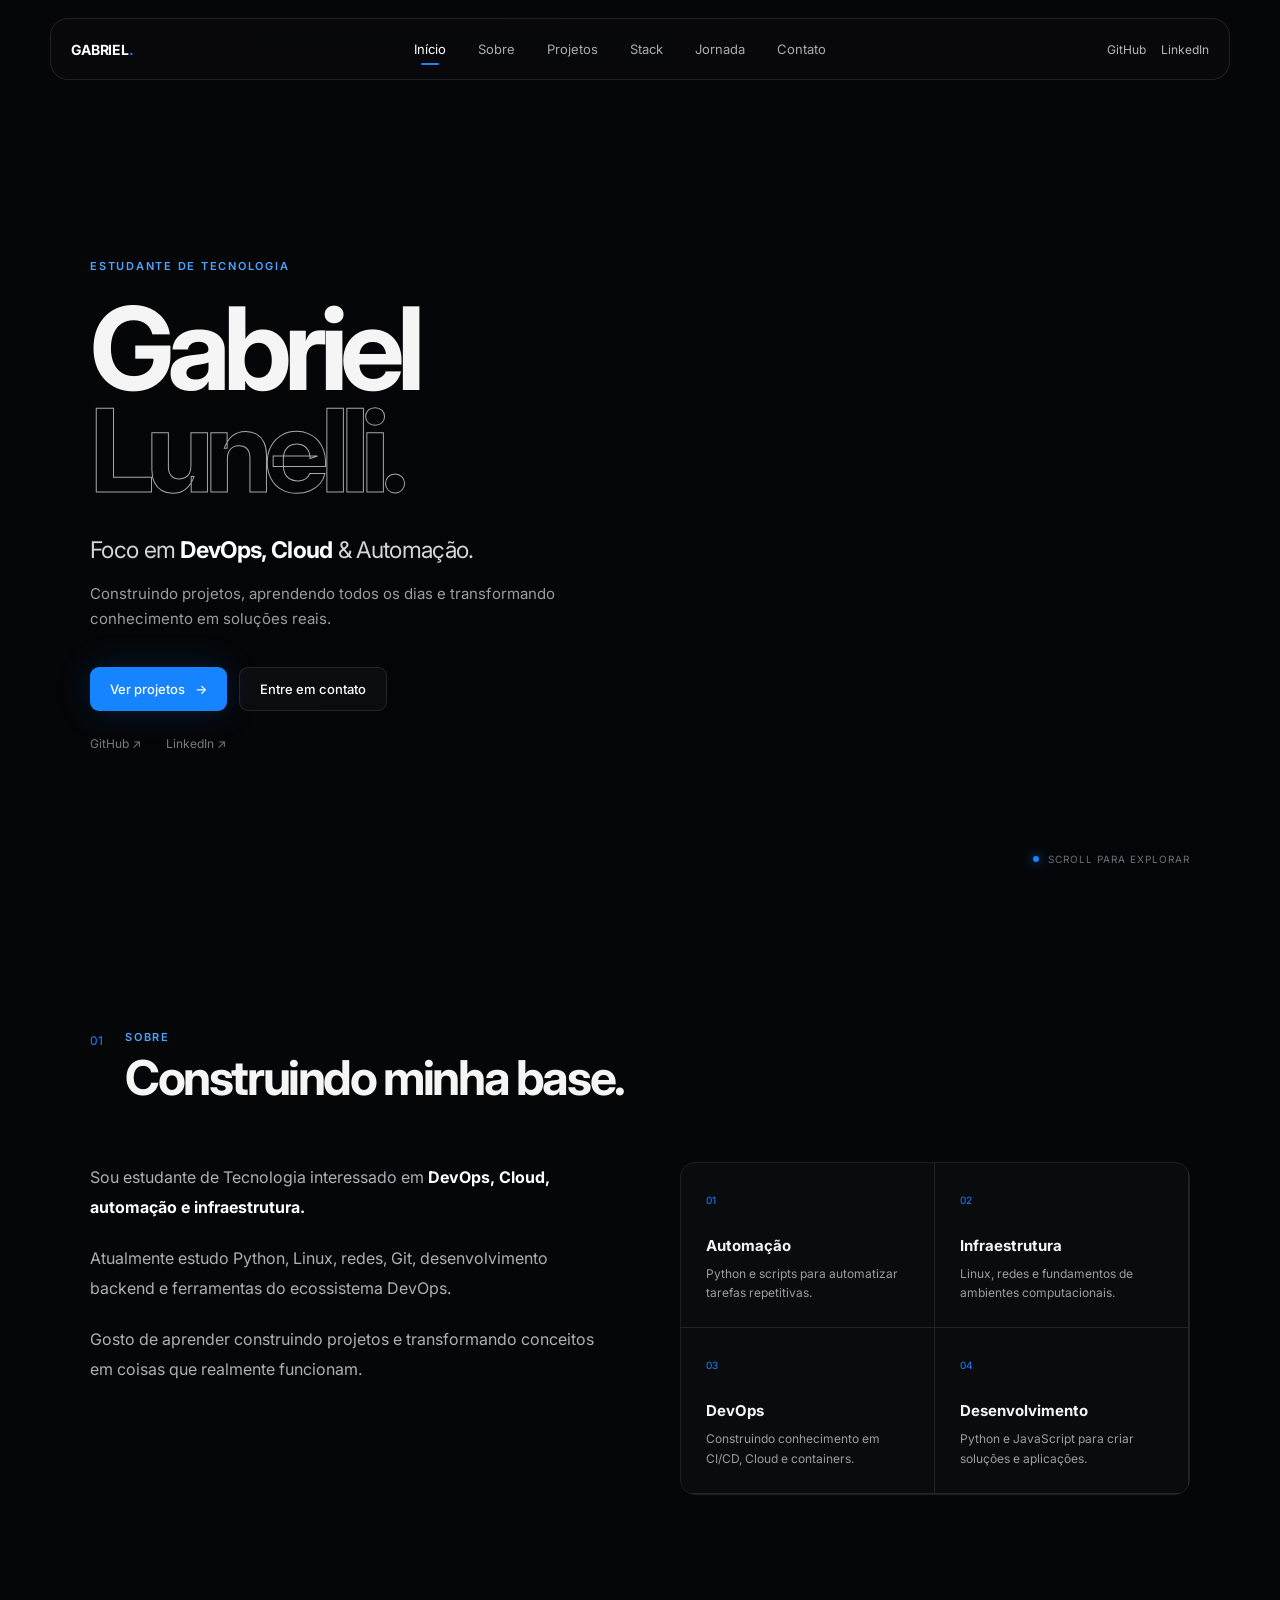
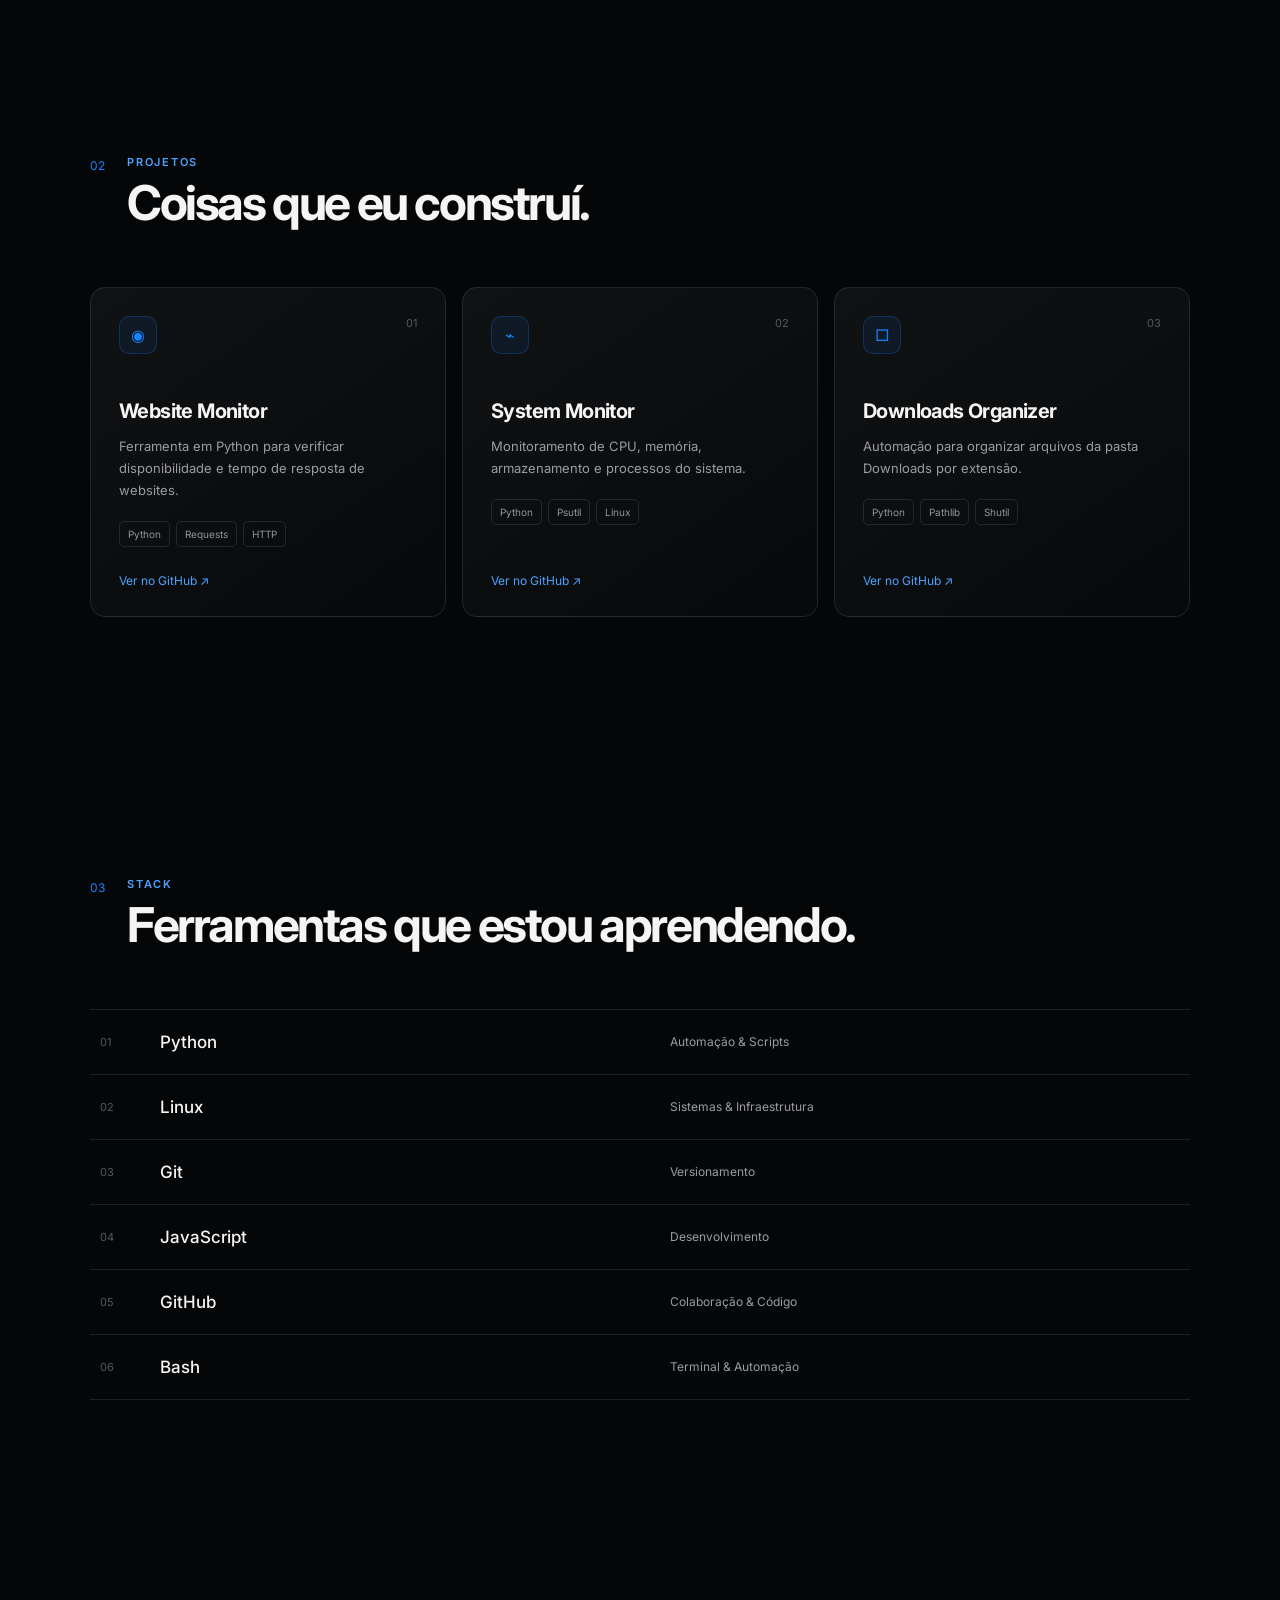
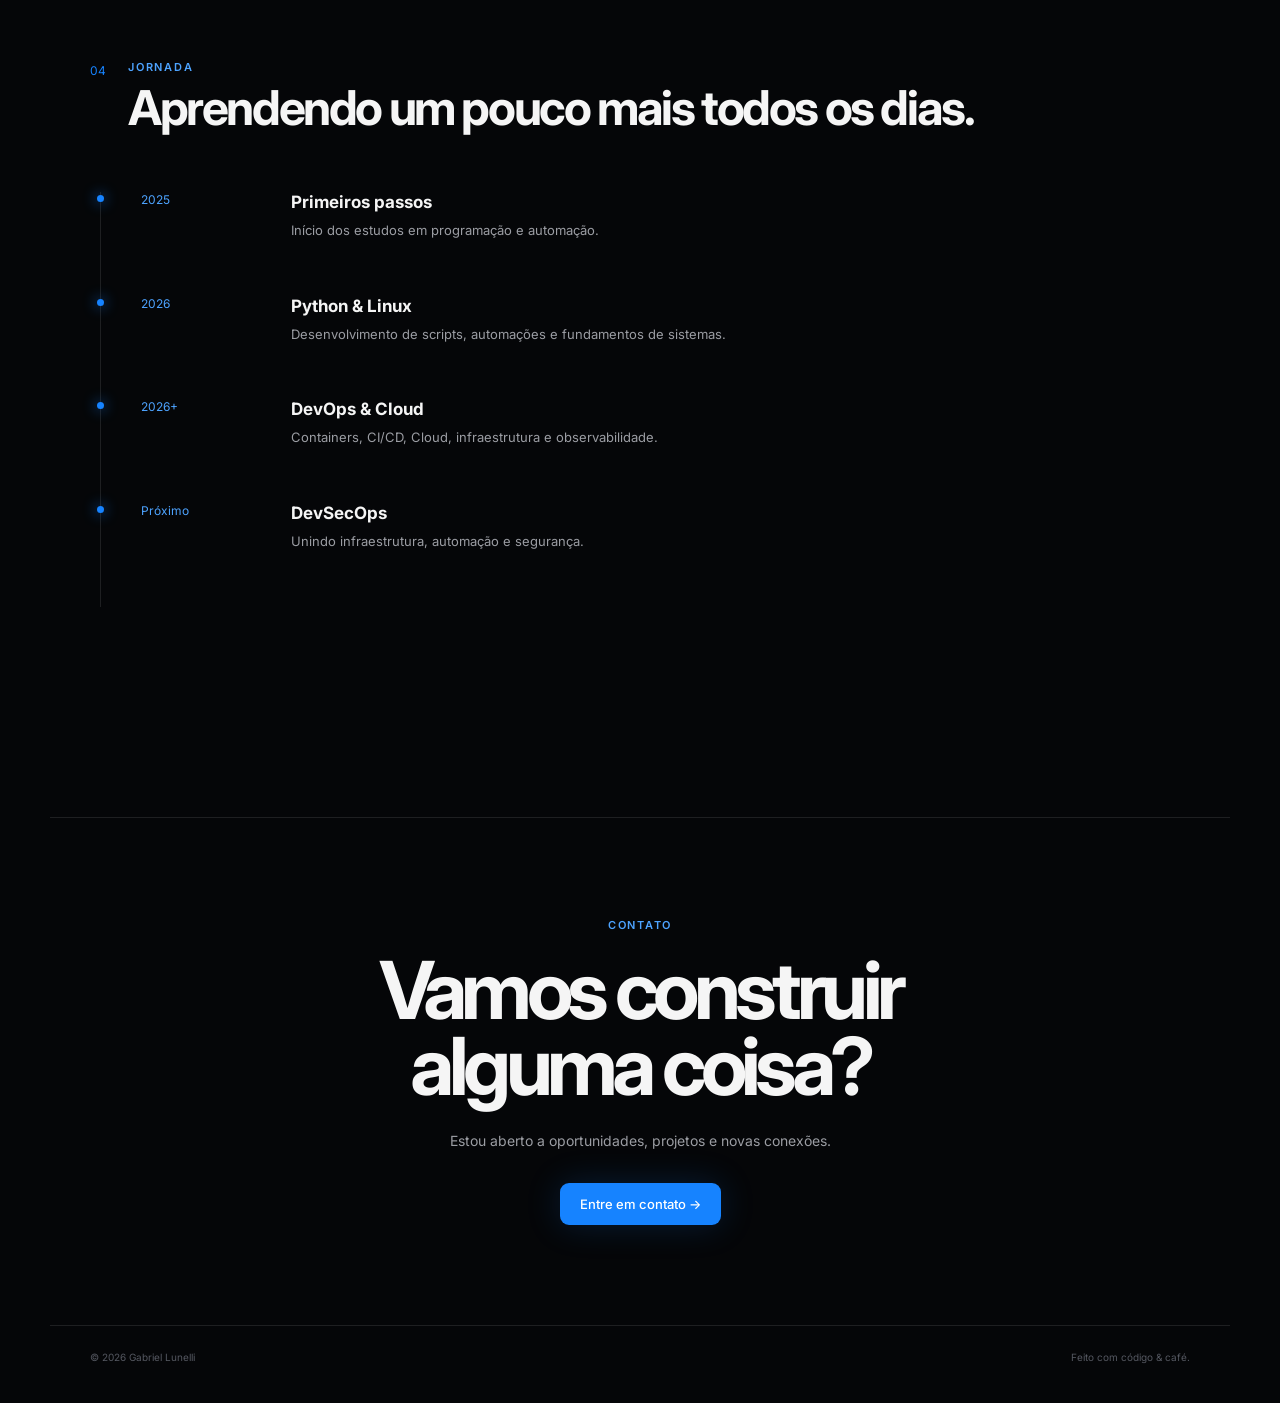
==== portfolio/index.html @ 858559df "versão inicial criada com i.a" ====
<!DOCTYPE html>
<html lang="pt-BR">
<head>
    <meta charset="UTF-8">
    <meta name="viewport" content="width=device-width, initial-scale=1.0">

    <title>Gabriel Lunelli — DevOps & Cloud</title>

    <link rel="stylesheet" href="style.css">

    <link rel="preconnect" href="https://fonts.googleapis.com">
    <link rel="preconnect" href="https://fonts.gstatic.com" crossorigin>
    <link href="https://fonts.googleapis.com/css2?family=Inter:wght@400;500;600;700&display=swap" rel="stylesheet">
</head>

<body>

    <!-- BACKGROUND -->

    <div class="background"></div>
    <div class="background-overlay"></div>

    <!-- NAVBAR -->

    <header class="navbar">
        <a href="#" class="logo">
            GABRIEL<span>.</span>
        </a>

        <nav>
            <a href="#inicio" class="active">Início</a>
            <a href="#sobre">Sobre</a>
            <a href="#projetos">Projetos</a>
            <a href="#stack">Stack</a>
            <a href="#jornada">Jornada</a>
            <a href="#contato">Contato</a>
        </nav>

        <div class="nav-socials">
            <a href="https://github.com/gabriellunelli" target="_blank">
                GitHub
            </a>

            <a href="https://linkedin.com/in/gabriellunelli" target="_blank">
                LinkedIn
            </a>
        </div>
    </header>


    <!-- HERO -->

    <main>

        <section id="inicio" class="hero">

            <div class="hero-content">

                <p class="eyebrow">
                    ESTUDANTE DE TECNOLOGIA
                </p>

                <h1>
                    Gabriel<br>
                    <span>Lunelli.</span>
                </h1>

                <p class="hero-title">
                    Foco em <strong>DevOps, Cloud</strong> & Automação.
                </p>

                <p class="hero-description">
                    Construindo projetos, aprendendo todos os dias
                    e transformando conhecimento em soluções reais.
                </p>

                <div class="hero-buttons">

                    <a href="#projetos" class="button primary">
                        Ver projetos
                        <span>→</span>
                    </a>

                    <a href="#contato" class="button secondary">
                        Entre em contato
                    </a>

                </div>

                <div class="hero-links">

                    <a href="https://github.com/gabriellunelli" target="_blank">
                        GitHub ↗
                    </a>

                    <a href="https://linkedin.com/in/gabriellunelli" target="_blank">
                        LinkedIn ↗
                    </a>

                </div>

            </div>

            <div class="hero-indicator">
                <span></span>
                Scroll para explorar
            </div>

        </section>


        <!-- SOBRE -->

        <section id="sobre" class="section">

            <div class="section-header">
                <span class="section-number">01</span>

                <div>
                    <p class="section-label">SOBRE</p>
                    <h2>Construindo minha base.</h2>
                </div>
            </div>

            <div class="about-grid">

                <div class="about-text">

                    <p>
                        Sou estudante de Tecnologia interessado em
                        <strong>DevOps, Cloud, automação e infraestrutura.</strong>
                    </p>

                    <p>
                        Atualmente estudo Python, Linux, redes, Git,
                        desenvolvimento backend e ferramentas do
                        ecossistema DevOps.
                    </p>

                    <p>
                        Gosto de aprender construindo projetos e
                        transformando conceitos em coisas que realmente
                        funcionam.
                    </p>

                </div>

                <div class="about-cards">

                    <div class="about-card">
                        <span>01</span>
                        <h3>Automação</h3>
                        <p>
                            Python e scripts para automatizar
                            tarefas repetitivas.
                        </p>
                    </div>

                    <div class="about-card">
                        <span>02</span>
                        <h3>Infraestrutura</h3>
                        <p>
                            Linux, redes e fundamentos
                            de ambientes computacionais.
                        </p>
                    </div>

                    <div class="about-card">
                        <span>03</span>
                        <h3>DevOps</h3>
                        <p>
                            Construindo conhecimento em
                            CI/CD, Cloud e containers.
                        </p>
                    </div>

                    <div class="about-card">
                        <span>04</span>
                        <h3>Desenvolvimento</h3>
                        <p>
                            Python e JavaScript para criar
                            soluções e aplicações.
                        </p>
                    </div>

                </div>

            </div>

        </section>


        <!-- PROJETOS -->

        <section id="projetos" class="section">

            <div class="section-header">
                <span class="section-number">02</span>

                <div>
                    <p class="section-label">PROJETOS</p>
                    <h2>Coisas que eu construí.</h2>
                </div>
            </div>

            <div class="projects-grid">

                <article class="project-card">

                    <div class="project-top">
                        <span class="project-icon">◉</span>
                        <span class="project-number">01</span>
                    </div>

                    <h3>Website Monitor</h3>

                    <p>
                        Ferramenta em Python para verificar
                        disponibilidade e tempo de resposta
                        de websites.
                    </p>

                    <div class="tags">
                        <span>Python</span>
                        <span>Requests</span>
                        <span>HTTP</span>
                    </div>

                    <a
                        href="https://github.com/gabriellunelli"
                        target="_blank"
                        class="project-link"
                    >
                        Ver no GitHub ↗
                    </a>

                </article>


                <article class="project-card">

                    <div class="project-top">
                        <span class="project-icon">⌁</span>
                        <span class="project-number">02</span>
                    </div>

                    <h3>System Monitor</h3>

                    <p>
                        Monitoramento de CPU, memória,
                        armazenamento e processos do sistema.
                    </p>

                    <div class="tags">
                        <span>Python</span>
                        <span>Psutil</span>
                        <span>Linux</span>
                    </div>

                    <a
                        href="https://github.com/gabriellunelli"
                        target="_blank"
                        class="project-link"
                    >
                        Ver no GitHub ↗
                    </a>

                </article>


                <article class="project-card">

                    <div class="project-top">
                        <span class="project-icon">□</span>
                        <span class="project-number">03</span>
                    </div>

                    <h3>Downloads Organizer</h3>

                    <p>
                        Automação para organizar arquivos da
                        pasta Downloads por extensão.
                    </p>

                    <div class="tags">
                        <span>Python</span>
                        <span>Pathlib</span>
                        <span>Shutil</span>
                    </div>

                    <a
                        href="https://github.com/gabriellunelli"
                        target="_blank"
                        class="project-link"
                    >
                        Ver no GitHub ↗
                    </a>

                </article>

            </div>

        </section>


        <!-- STACK -->

        <section id="stack" class="section">

            <div class="section-header">
                <span class="section-number">03</span>

                <div>
                    <p class="section-label">STACK</p>
                    <h2>Ferramentas que estou aprendendo.</h2>
                </div>
            </div>

            <div class="stack-list">

                <div class="stack-item">
                    <span>01</span>
                    <strong>Python</strong>
                    <small>Automação & Scripts</small>
                </div>

                <div class="stack-item">
                    <span>02</span>
                    <strong>Linux</strong>
                    <small>Sistemas & Infraestrutura</small>
                </div>

                <div class="stack-item">
                    <span>03</span>
                    <strong>Git</strong>
                    <small>Versionamento</small>
                </div>

                <div class="stack-item">
                    <span>04</span>
                    <strong>JavaScript</strong>
                    <small>Desenvolvimento</small>
                </div>

                <div class="stack-item">
                    <span>05</span>
                    <strong>GitHub</strong>
                    <small>Colaboração & Código</small>
                </div>

                <div class="stack-item">
                    <span>06</span>
                    <strong>Bash</strong>
                    <small>Terminal & Automação</small>
                </div>

            </div>

        </section>


        <!-- JORNADA -->

        <section id="jornada" class="section">

            <div class="section-header">
                <span class="section-number">04</span>

                <div>
                    <p class="section-label">JORNADA</p>
                    <h2>Aprendendo um pouco mais todos os dias.</h2>
                </div>
            </div>

            <div class="timeline">

                <div class="timeline-item">
                    <span class="timeline-year">2025</span>

                    <div>
                        <h3>Primeiros passos</h3>
                        <p>
                            Início dos estudos em programação
                            e automação.
                        </p>
                    </div>
                </div>

                <div class="timeline-item">
                    <span class="timeline-year">2026</span>

                    <div>
                        <h3>Python & Linux</h3>
                        <p>
                            Desenvolvimento de scripts,
                            automações e fundamentos de sistemas.
                        </p>
                    </div>
                </div>

                <div class="timeline-item">
                    <span class="timeline-year">2026+</span>

                    <div>
                        <h3>DevOps & Cloud</h3>
                        <p>
                            Containers, CI/CD, Cloud,
                            infraestrutura e observabilidade.
                        </p>
                    </div>
                </div>

                <div class="timeline-item">
                    <span class="timeline-year">Próximo</span>

                    <div>
                        <h3>DevSecOps</h3>
                        <p>
                            Unindo infraestrutura,
                            automação e segurança.
                        </p>
                    </div>
                </div>

            </div>

        </section>


        <!-- CONTATO -->

        <section id="contato" class="contact">

            <p class="section-label">
                CONTATO
            </p>

            <h2>
                Vamos construir<br>
                alguma coisa?
            </h2>

            <p>
                Estou aberto a oportunidades,
                projetos e novas conexões.
            </p>

            <a
                href="mailto:seuemail@email.com"
                class="button primary"
            >
                Entre em contato →
            </a>

        </section>

    </main>


    <!-- FOOTER -->

    <footer>

        <span>
            © 2026 Gabriel Lunelli
        </span>

        <span>
            Feito com código & café.
        </span>

    </footer>


    <script src="script.js"></script>

</body>
</html>
---- portfolio/style.css ----
:root {
    --background: #050608;
    --surface: rgba(255, 255, 255, 0.035);
    --border: rgba(255, 255, 255, 0.10);

    --text: #f5f5f5;
    --muted: #9b9da3;

    --accent: #1683ff;
    --accent-light: #4da3ff;

    --max-width: 1180px;
}

* {
    margin: 0;
    padding: 0;
    box-sizing: border-box;
}

html {
    scroll-behavior: smooth;
}

body {
    background: var(--background);
    color: var(--text);

    font-family: "Inter", sans-serif;

    overflow-x: hidden;
}


/* =========================
   BACKGROUND
========================= */

.background {
    position: fixed;
    inset: 0;

    z-index: -3;

    background:
        url("assets/background.jpg")
        center / cover
        no-repeat;

    transform: scale(1.02);
}

.background-overlay {
    position: fixed;
    inset: 0;

    z-index: -2;

    background:
        linear-gradient(
            90deg,
            rgba(5, 6, 8, 0.96) 0%,
            rgba(5, 6, 8, 0.82) 45%,
            rgba(5, 6, 8, 0.70) 100%
        );

    backdrop-filter: blur(2px);
}


/* =========================
   NAVBAR
========================= */

.navbar {
    position: fixed;

    top: 18px;
    left: 50%;

    transform: translateX(-50%);

    width: min(
        calc(100% - 40px),
        var(--max-width)
    );

    height: 62px;

    display: flex;
    align-items: center;
    justify-content: space-between;

    padding: 0 20px;

    background: rgba(10, 11, 14, 0.72);

    border: 1px solid var(--border);

    border-radius: 18px;

    backdrop-filter: blur(20px);

    z-index: 100;
}

.logo {
    color: white;

    text-decoration: none;

    font-size: 14px;
    font-weight: 700;

    letter-spacing: -0.02em;
}

.logo span {
    color: var(--accent);
}

.navbar nav {
    display: flex;
    gap: 6px;
}

.navbar nav a {
    position: relative;

    color: #a8abb2;

    text-decoration: none;

    font-size: 13px;

    padding: 9px 13px;

    transition: 0.2s;
}

.navbar nav a:hover,
.navbar nav a.active {
    color: white;
}

.navbar nav a.active::after {
    content: "";

    position: absolute;

    bottom: 1px;
    left: 50%;

    width: 18px;
    height: 2px;

    transform: translateX(-50%);

    background: var(--accent);

    border-radius: 99px;
}

.nav-socials {
    display: flex;
    gap: 15px;
}

.nav-socials a {
    color: #b5b7bd;

    font-size: 12px;

    text-decoration: none;

    transition: 0.2s;
}

.nav-socials a:hover {
    color: white;
}


/* =========================
   HERO
========================= */

.hero {
    min-height: 100vh;

    max-width: var(--max-width);

    margin: auto;

    padding:
        180px
        40px
        70px;

    display: flex;
    align-items: center;

    position: relative;
}

.hero-content {
    max-width: 650px;
}

.eyebrow,
.section-label {
    color: var(--accent-light);

    font-size: 11px;

    font-weight: 600;

    letter-spacing: 0.16em;
}

.eyebrow {
    margin-bottom: 25px;
}

.hero h1 {
    font-size: clamp(65px, 9vw, 115px);

    line-height: 0.88;

    letter-spacing: -0.07em;

    margin-bottom: 35px;
}

.hero h1 span {
    color: transparent;

    -webkit-text-stroke:
        1px rgba(255, 255, 255, 0.65);
}

.hero-title {
    font-size: 23px;

    color: #d4d6db;

    margin-bottom: 17px;

    letter-spacing: -0.03em;
}

.hero-title strong {
    color: white;
}

.hero-description {
    max-width: 550px;

    color: var(--muted);

    line-height: 1.7;

    font-size: 15px;
}

.hero-buttons {
    display: flex;

    gap: 12px;

    margin-top: 35px;
}

.button {
    display: inline-flex;

    align-items: center;
    justify-content: center;

    gap: 10px;

    padding: 13px 20px;

    border-radius: 9px;

    text-decoration: none;

    font-size: 13px;

    font-weight: 500;

    transition: 0.25s;
}

.button.primary {
    background: var(--accent);

    color: white;

    box-shadow:
        0 0 35px rgba(22, 131, 255, 0.18);
}

.button.primary:hover {
    transform: translateY(-2px);

    background: #2d91ff;
}

.button.secondary {
    color: white;

    border: 1px solid var(--border);

    background: rgba(255,255,255,0.03);
}

.button.secondary:hover {
    background: rgba(255,255,255,0.07);
}

.hero-links {
    display: flex;

    gap: 25px;

    margin-top: 25px;
}

.hero-links a {
    color: #777a82;

    text-decoration: none;

    font-size: 12px;

    transition: 0.2s;
}

.hero-links a:hover {
    color: white;
}

.hero-indicator {
    position: absolute;

    bottom: 35px;
    right: 40px;

    display: flex;

    align-items: center;

    gap: 9px;

    color: #6e7179;

    font-size: 10px;

    text-transform: uppercase;

    letter-spacing: 0.1em;
}

.hero-indicator span {
    width: 6px;
    height: 6px;

    background: var(--accent);

    border-radius: 50%;

    box-shadow:
        0 0 12px var(--accent);
}


/* =========================
   SECTIONS
========================= */

.section {
    max-width: var(--max-width);

    margin: auto;

    padding:
        130px 40px;
}

.section-header {
    display: flex;

    align-items: flex-start;

    gap: 22px;

    margin-bottom: 60px;
}

.section-number {
    color: var(--accent);

    font-size: 12px;

    padding-top: 3px;
}

.section-label {
    margin-bottom: 10px;
}

.section h2 {
    font-size: clamp(30px, 4vw, 48px);

    letter-spacing: -0.05em;

    line-height: 1;
}


/* =========================
   ABOUT
========================= */

.about-grid {
    display: grid;

    grid-template-columns:
        1fr 1fr;

    gap: 80px;
}

.about-text {
    color: #aeb0b7;

    font-size: 16px;

    line-height: 1.9;
}

.about-text p + p {
    margin-top: 20px;
}

.about-text strong {
    color: white;
}

.about-cards {
    display: grid;

    grid-template-columns:
        1fr 1fr;

    border: 1px solid var(--border);

    border-radius: 15px;

    overflow: hidden;
}

.about-card {
    padding: 25px;

    background: rgba(255,255,255,0.025);

    border-right: 1px solid var(--border);
    border-bottom: 1px solid var(--border);
}

.about-card span {
    color: var(--accent);

    font-size: 10px;
}

.about-card h3 {
    margin: 28px 0 9px;

    font-size: 15px;
}

.about-card p {
    color: var(--muted);

    font-size: 12px;

    line-height: 1.6;
}


/* =========================
   PROJECTS
========================= */

.projects-grid {
    display: grid;

    grid-template-columns:
        repeat(3, 1fr);

    gap: 16px;
}

.project-card {
    padding: 28px;

    min-height: 330px;

    display: flex;

    flex-direction: column;

    border: 1px solid var(--border);

    border-radius: 15px;

    background:
        linear-gradient(
            145deg,
            rgba(255,255,255,0.05),
            rgba(255,255,255,0.015)
        );

    transition:
        transform 0.3s,
        border 0.3s;
}

.project-card:hover {
    transform: translateY(-6px);

    border-color:
        rgba(22, 131, 255, 0.35);
}

.project-top {
    display: flex;

    justify-content: space-between;
}

.project-icon {
    width: 38px;
    height: 38px;

    display: grid;
    place-items: center;

    color: var(--accent);

    border:
        1px solid rgba(22,131,255,0.25);

    border-radius: 10px;

    background:
        rgba(22,131,255,0.08);
}

.project-number {
    color: #555861;

    font-size: 11px;
}

.project-card h3 {
    margin-top: 45px;

    font-size: 20px;

    letter-spacing: -0.03em;
}

.project-card p {
    margin-top: 12px;

    color: var(--muted);

    font-size: 13px;

    line-height: 1.7;
}

.tags {
    display: flex;

    flex-wrap: wrap;

    gap: 6px;

    margin-top: 20px;
}

.tags span {
    padding: 6px 8px;

    border: 1px solid var(--border);

    border-radius: 5px;

    color: #92959d;

    font-size: 10px;
}

.project-link {
    margin-top: auto;

    padding-top: 25px;

    color: var(--accent-light);

    text-decoration: none;

    font-size: 12px;
}


/* =========================
   STACK
========================= */

.stack-list {
    border-top: 1px solid var(--border);
}

.stack-item {
    display: grid;

    grid-template-columns:
        60px 1fr 1fr;

    align-items: center;

    padding: 22px 10px;

    border-bottom: 1px solid var(--border);

    transition: 0.2s;
}

.stack-item:hover {
    padding-left: 20px;

    background: rgba(255,255,255,0.025);
}

.stack-item span {
    color: #555861;

    font-size: 11px;
}

.stack-item strong {
    font-size: 17px;

    font-weight: 500;
}

.stack-item small {
    color: var(--muted);

    font-size: 12px;
}


/* =========================
   TIMELINE
========================= */

.timeline {
    position: relative;

    border-left:
        1px solid var(--border);

    margin-left: 10px;
}

.timeline-item {
    position: relative;

    display: grid;

    grid-template-columns:
        120px 1fr;

    gap: 30px;

    padding:
        0 0 55px 40px;
}

.timeline-item::before {
    content: "";

    position: absolute;

    left: -4px;
    top: 3px;

    width: 7px;
    height: 7px;

    border-radius: 50%;

    background: var(--accent);

    box-shadow:
        0 0 14px var(--accent);
}

.timeline-year {
    color: var(--accent-light);

    font-size: 12px;
}

.timeline-item h3 {
    font-size: 17px;

    margin-bottom: 8px;
}

.timeline-item p {
    color: var(--muted);

    font-size: 13px;

    line-height: 1.6;
}


/* =========================
   CONTACT
========================= */

.contact {
    max-width: var(--max-width);

    margin: 80px auto 0;

    padding:
        100px 40px;

    text-align: center;

    border-top: 1px solid var(--border);
}

.contact h2 {
    margin-top: 20px;

    font-size: clamp(45px, 7vw, 80px);

    line-height: 0.95;

    letter-spacing: -0.07em;
}

.contact p:not(.section-label) {
    margin:
        25px auto 30px;

    max-width: 450px;

    color: var(--muted);

    font-size: 14px;

    line-height: 1.7;
}


/* =========================
   FOOTER
========================= */

footer {
    max-width: var(--max-width);

    margin: auto;

    padding:
        25px 40px 40px;

    display: flex;

    justify-content: space-between;

    color: #555861;

    font-size: 10px;

    border-top: 1px solid var(--border);
}


/* =========================
   RESPONSIVE
========================= */

@media (max-width: 900px) {

    .navbar nav {
        display: none;
    }

    .nav-socials {
        margin-left: auto;
    }

    .hero {
        padding-top: 160px;
    }

    .about-grid {
        grid-template-columns: 1fr;

        gap: 50px;
    }

    .projects-grid {
        grid-template-columns: 1fr;
    }

    .project-card {
        min-height: 280px;
    }
}


@media (max-width: 600px) {

    .navbar {
        width:
            calc(100% - 24px);

        top: 12px;
    }

    .nav-socials {
        display: none;
    }

    .hero,
    .section,
    .contact {
        padding-left: 22px;
        padding-right: 22px;
    }

    .hero h1 {
        font-size: 65px;
    }

    .hero-title {
        font-size: 18px;
    }

    .hero-buttons {
        flex-direction: column;

        align-items: stretch;
    }

    .hero-indicator {
        display: none;
    }

    .about-cards {
        grid-template-columns: 1fr;
    }

    .about-card {
        border-right: none;
    }

    .stack-item {
        grid-template-columns:
            40px 1fr;

        gap: 10px;
    }

    .stack-item small {
        grid-column: 2;
    }

    .timeline-item {
        grid-template-columns: 1fr;

        gap: 10px;
    }

    footer {
        flex-direction: column;

        gap: 8px;

        padding-left: 22px;
        padding-right: 22px;
    }
}
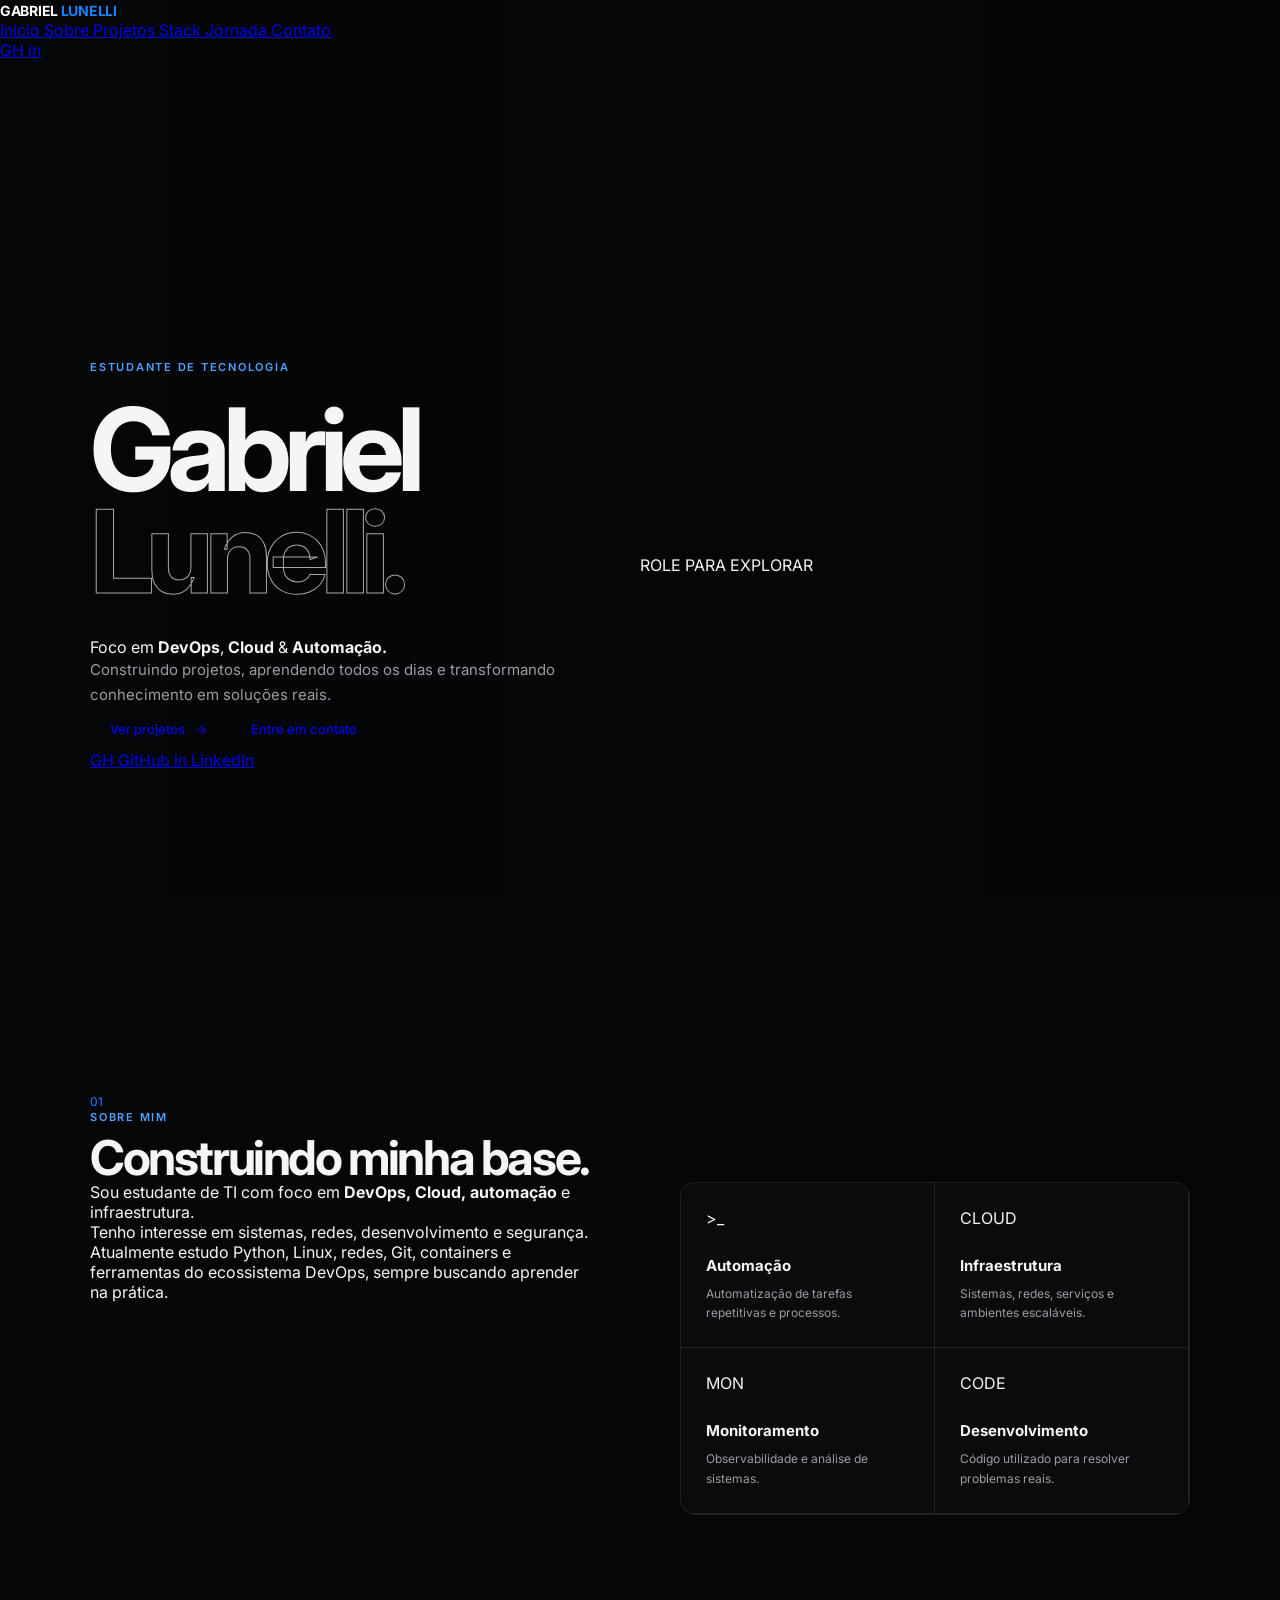
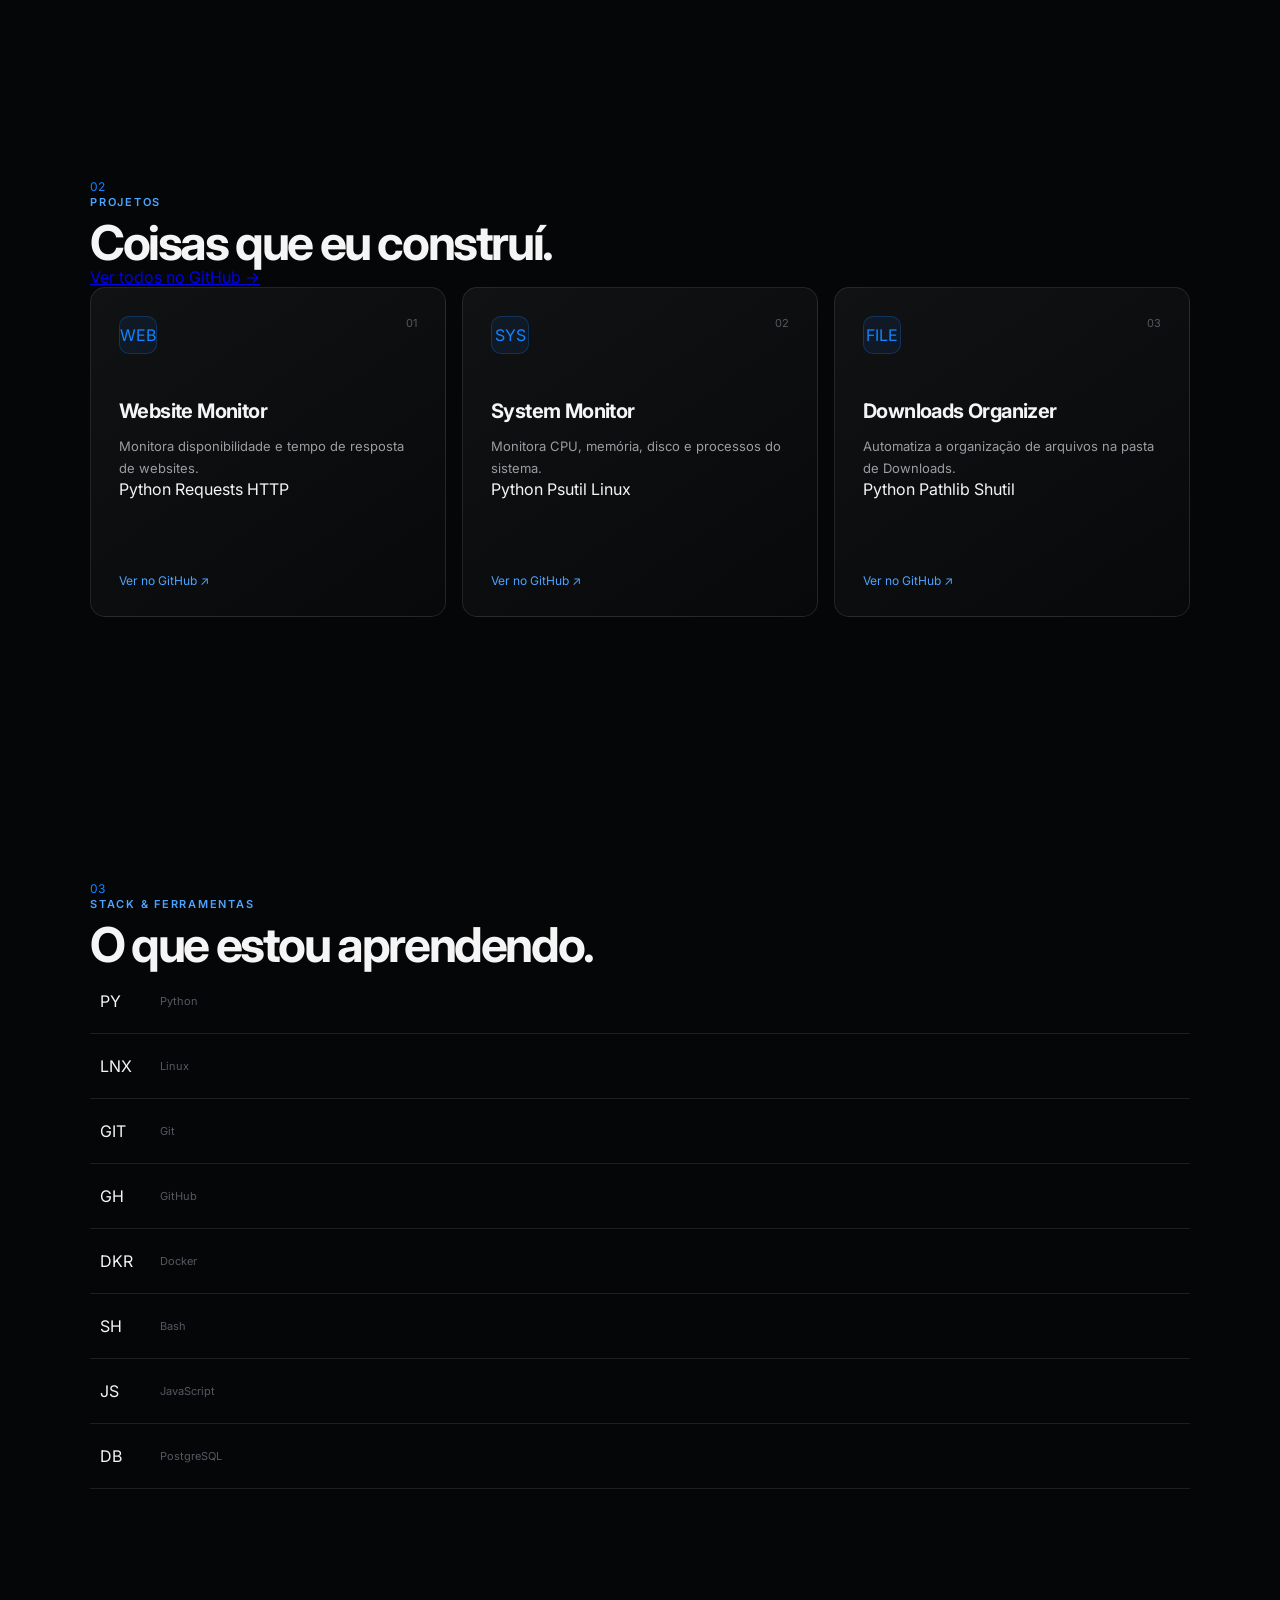
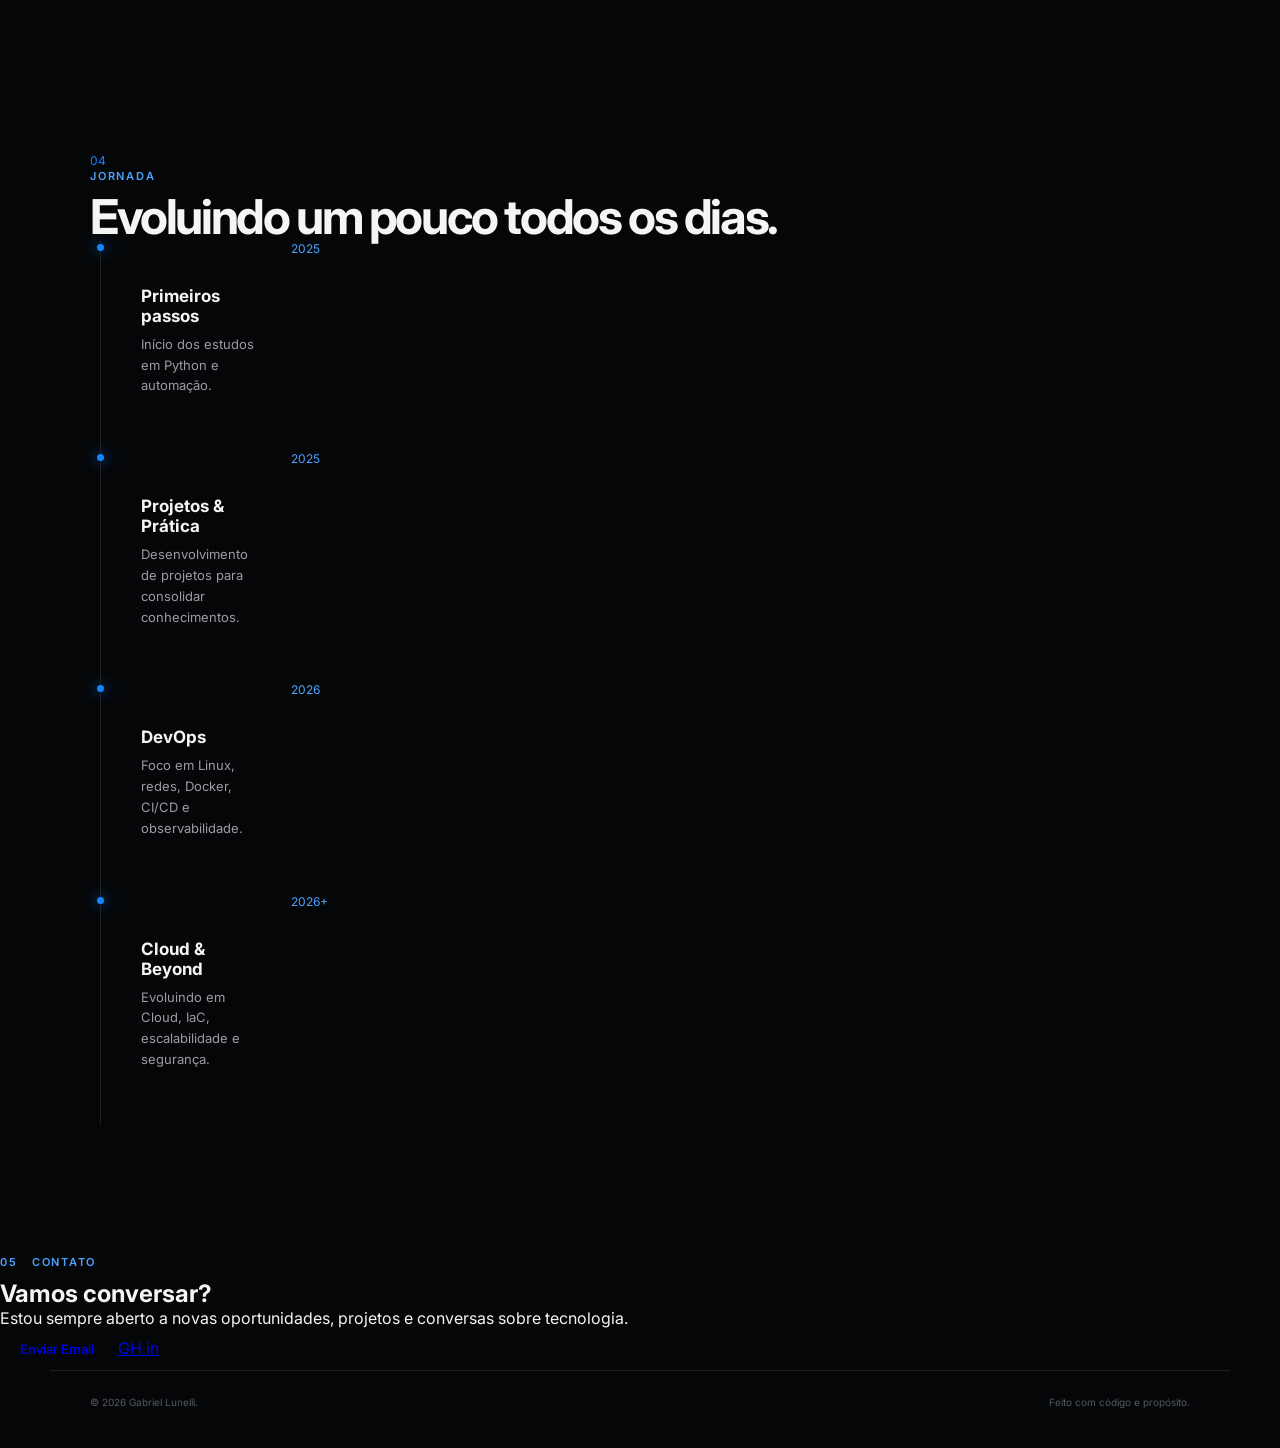
==== commit c578eab4: "2° version of html" ====
--- a/portfolio/index.html
+++ b/portfolio/index.html
@@ -1,17 +1,32 @@
 <!DOCTYPE html>
 <html lang="pt-BR">
+
 <head>
     <meta charset="UTF-8">
-    <meta name="viewport" content="width=device-width, initial-scale=1.0">
+
+    <meta
+        name="viewport"
+        content="width=device-width, initial-scale=1.0"
+    >
+
+    <meta
+        name="description"
+        content="Portfólio de Gabriel Lunelli — DevOps, Cloud, Automação e Desenvolvimento."
+    >
 
     <title>Gabriel Lunelli — DevOps & Cloud</title>
-
-    <link rel="stylesheet" href="style.css">
 
     <link rel="preconnect" href="https://fonts.googleapis.com">
     <link rel="preconnect" href="https://fonts.gstatic.com" crossorigin>
-    <link href="https://fonts.googleapis.com/css2?family=Inter:wght@400;500;600;700&display=swap" rel="stylesheet">
+
+    <link
+        href="https://fonts.googleapis.com/css2?family=Inter:wght@400;500;600;700&display=swap"
+        rel="stylesheet"
+    >
+
+    <link rel="stylesheet" href="style.css">
 </head>
+
 
 <body>
 
@@ -20,37 +35,70 @@
     <div class="background"></div>
     <div class="background-overlay"></div>
 
-    <!-- NAVBAR -->
-
-    <header class="navbar">
-        <a href="#" class="logo">
-            GABRIEL<span>.</span>
+
+    <!-- HEADER -->
+
+    <header class="header">
+
+        <a href="#inicio" class="logo">
+            GABRIEL <span>LUNELLI</span>
         </a>
 
-        <nav>
-            <a href="#inicio" class="active">Início</a>
-            <a href="#sobre">Sobre</a>
-            <a href="#projetos">Projetos</a>
-            <a href="#stack">Stack</a>
-            <a href="#jornada">Jornada</a>
-            <a href="#contato">Contato</a>
+
+        <nav class="navigation">
+
+            <a href="#inicio" class="active">
+                Início
+            </a>
+
+            <a href="#sobre">
+                Sobre
+            </a>
+
+            <a href="#projetos">
+                Projetos
+            </a>
+
+            <a href="#stack">
+                Stack
+            </a>
+
+            <a href="#jornada">
+                Jornada
+            </a>
+
+            <a href="#contato">
+                Contato
+            </a>
+
         </nav>
 
-        <div class="nav-socials">
-            <a href="https://github.com/gabriellunelli" target="_blank">
-                GitHub
+
+        <div class="social-buttons">
+
+            <a
+                href="https://github.com/gabriellunelli"
+                target="_blank"
+            >
+                GH
             </a>
 
-            <a href="https://linkedin.com/in/gabriellunelli" target="_blank">
-                LinkedIn
+            <a
+                href="https://linkedin.com/in/gabriellunelli"
+                target="_blank"
+            >
+                in
             </a>
+
         </div>
+
     </header>
 
 
-    <!-- HERO -->
 
     <main>
+
+        <!-- HERO -->
 
         <section id="inicio" class="hero">
 
@@ -60,298 +108,586 @@
                     ESTUDANTE DE TECNOLOGIA
                 </p>
 
+
                 <h1>
-                    Gabriel<br>
+                    Gabriel
+                    <br>
                     <span>Lunelli.</span>
                 </h1>
 
-                <p class="hero-title">
-                    Foco em <strong>DevOps, Cloud</strong> & Automação.
+
+                <p class="hero-role">
+
+                    Foco em
+                    <strong>DevOps</strong>,
+                    <strong>Cloud</strong>
+                    &
+                    <strong>Automação.</strong>
+
                 </p>
 
+
                 <p class="hero-description">
+
                     Construindo projetos, aprendendo todos os dias
                     e transformando conhecimento em soluções reais.
+
                 </p>
 
-                <div class="hero-buttons">
-
-                    <a href="#projetos" class="button primary">
+
+                <div class="hero-actions">
+
+                    <a
+                        href="#projetos"
+                        class="button button-primary"
+                    >
                         Ver projetos
                         <span>→</span>
                     </a>
 
-                    <a href="#contato" class="button secondary">
+
+                    <a
+                        href="#contato"
+                        class="button button-secondary"
+                    >
                         Entre em contato
                     </a>
 
                 </div>
 
-                <div class="hero-links">
-
-                    <a href="https://github.com/gabriellunelli" target="_blank">
-                        GitHub ↗
+
+                <div class="hero-socials">
+
+                    <a
+                        href="https://github.com/gabriellunelli"
+                        target="_blank"
+                    >
+                        <span class="social-icon">
+                            GH
+                        </span>
+
+                        GitHub
                     </a>
 
-                    <a href="https://linkedin.com/in/gabriellunelli" target="_blank">
-                        LinkedIn ↗
+
+                    <a
+                        href="https://linkedin.com/in/gabriellunelli"
+                        target="_blank"
+                    >
+                        <span class="social-icon">
+                            in
+                        </span>
+
+                        LinkedIn
                     </a>
 
                 </div>
 
             </div>
 
-            <div class="hero-indicator">
+
+            <div class="scroll-indicator">
+
                 <span></span>
-                Scroll para explorar
+
+                ROLE PARA EXPLORAR
+
             </div>
 
         </section>
 
 
+
         <!-- SOBRE -->
 
         <section id="sobre" class="section">
 
-            <div class="section-header">
-                <span class="section-number">01</span>
+            <div class="section-heading">
+
+                <span class="section-number">
+                    01
+                </span>
+
+                <div class="heading-line"></div>
 
                 <div>
-                    <p class="section-label">SOBRE</p>
-                    <h2>Construindo minha base.</h2>
-                </div>
-            </div>
+
+                    <p class="section-label">
+                        SOBRE MIM
+                    </p>
+
+                    <h2>
+                        Construindo minha base.
+                    </h2>
+
+                </div>
+
+            </div>
+
 
             <div class="about-grid">
 
-                <div class="about-text">
+
+                <div class="about-description">
 
                     <p>
-                        Sou estudante de Tecnologia interessado em
-                        <strong>DevOps, Cloud, automação e infraestrutura.</strong>
+                        Sou estudante de TI com foco em
+                        <strong>
+                            DevOps, Cloud, automação
+                        </strong>
+                        e infraestrutura.
                     </p>
 
+
                     <p>
-                        Atualmente estudo Python, Linux, redes, Git,
-                        desenvolvimento backend e ferramentas do
-                        ecossistema DevOps.
+                        Tenho interesse em sistemas, redes,
+                        desenvolvimento e segurança.
                     </p>
 
+
                     <p>
-                        Gosto de aprender construindo projetos e
-                        transformando conceitos em coisas que realmente
-                        funcionam.
+                        Atualmente estudo Python, Linux, redes,
+                        Git, containers e ferramentas do
+                        ecossistema DevOps, sempre buscando
+                        aprender na prática.
                     </p>
 
                 </div>
 
+
+
                 <div class="about-cards">
 
-                    <div class="about-card">
-                        <span>01</span>
-                        <h3>Automação</h3>
+
+                    <article class="about-card">
+
+                        <div class="card-icon">
+                            &gt;_
+                        </div>
+
+                        <div>
+
+                            <h3>
+                                Automação
+                            </h3>
+
+                            <p>
+                                Automatização de tarefas
+                                repetitivas e processos.
+                            </p>
+
+                        </div>
+
+                    </article>
+
+
+
+                    <article class="about-card">
+
+                        <div class="card-icon">
+                            CLOUD
+                        </div>
+
+                        <div>
+
+                            <h3>
+                                Infraestrutura
+                            </h3>
+
+                            <p>
+                                Sistemas, redes, serviços
+                                e ambientes escaláveis.
+                            </p>
+
+                        </div>
+
+                    </article>
+
+
+
+                    <article class="about-card">
+
+                        <div class="card-icon">
+                            MON
+                        </div>
+
+                        <div>
+
+                            <h3>
+                                Monitoramento
+                            </h3>
+
+                            <p>
+                                Observabilidade e análise
+                                de sistemas.
+                            </p>
+
+                        </div>
+
+                    </article>
+
+
+
+                    <article class="about-card">
+
+                        <div class="card-icon">
+                            CODE
+                        </div>
+
+                        <div>
+
+                            <h3>
+                                Desenvolvimento
+                            </h3>
+
+                            <p>
+                                Código utilizado para resolver
+                                problemas reais.
+                            </p>
+
+                        </div>
+
+                    </article>
+
+
+                </div>
+
+            </div>
+
+        </section>
+
+
+
+        <!-- PROJETOS -->
+
+        <section id="projetos" class="section">
+
+            <div class="section-heading">
+
+                <span class="section-number">
+                    02
+                </span>
+
+                <div class="heading-line"></div>
+
+                <div>
+
+                    <p class="section-label">
+                        PROJETOS
+                    </p>
+
+                    <h2>
+                        Coisas que eu construí.
+                    </h2>
+
+                </div>
+
+
+                <a
+                    href="https://github.com/gabriellunelli"
+                    target="_blank"
+                    class="all-projects"
+                >
+                    Ver todos no GitHub
+                    <span>→</span>
+                </a>
+
+            </div>
+
+
+
+            <div class="projects-grid">
+
+
+                <article class="project-card">
+
+                    <div class="project-top">
+
+                        <div class="project-icon">
+                            WEB
+                        </div>
+
+                        <span class="project-number">
+                            01
+                        </span>
+
+                    </div>
+
+
+                    <div class="project-content">
+
+                        <h3>
+                            Website Monitor
+                        </h3>
+
                         <p>
-                            Python e scripts para automatizar
-                            tarefas repetitivas.
+                            Monitora disponibilidade e tempo
+                            de resposta de websites.
                         </p>
-                    </div>
-
-                    <div class="about-card">
-                        <span>02</span>
-                        <h3>Infraestrutura</h3>
-                        <p>
-                            Linux, redes e fundamentos
-                            de ambientes computacionais.
-                        </p>
-                    </div>
-
-                    <div class="about-card">
-                        <span>03</span>
-                        <h3>DevOps</h3>
-                        <p>
-                            Construindo conhecimento em
-                            CI/CD, Cloud e containers.
-                        </p>
-                    </div>
-
-                    <div class="about-card">
-                        <span>04</span>
-                        <h3>Desenvolvimento</h3>
-                        <p>
-                            Python e JavaScript para criar
-                            soluções e aplicações.
-                        </p>
-                    </div>
-
-                </div>
-
-            </div>
-
-        </section>
-
-
-        <!-- PROJETOS -->
-
-        <section id="projetos" class="section">
-
-            <div class="section-header">
-                <span class="section-number">02</span>
-
-                <div>
-                    <p class="section-label">PROJETOS</p>
-                    <h2>Coisas que eu construí.</h2>
-                </div>
-            </div>
-
-            <div class="projects-grid">
-
-                <article class="project-card">
-
-                    <div class="project-top">
-                        <span class="project-icon">◉</span>
-                        <span class="project-number">01</span>
-                    </div>
-
-                    <h3>Website Monitor</h3>
-
-                    <p>
-                        Ferramenta em Python para verificar
-                        disponibilidade e tempo de resposta
-                        de websites.
-                    </p>
-
-                    <div class="tags">
-                        <span>Python</span>
-                        <span>Requests</span>
-                        <span>HTTP</span>
-                    </div>
+
+
+                        <div class="project-tags">
+
+                            <span>Python</span>
+                            <span>Requests</span>
+                            <span>HTTP</span>
+
+                        </div>
+
+                    </div>
+
 
                     <a
                         href="https://github.com/gabriellunelli"
                         target="_blank"
                         class="project-link"
                     >
-                        Ver no GitHub ↗
+                        Ver no GitHub
+                        <span>↗</span>
                     </a>
 
                 </article>
 
 
+
                 <article class="project-card">
 
                     <div class="project-top">
-                        <span class="project-icon">⌁</span>
-                        <span class="project-number">02</span>
-                    </div>
-
-                    <h3>System Monitor</h3>
-
-                    <p>
-                        Monitoramento de CPU, memória,
-                        armazenamento e processos do sistema.
-                    </p>
-
-                    <div class="tags">
-                        <span>Python</span>
-                        <span>Psutil</span>
-                        <span>Linux</span>
-                    </div>
+
+                        <div class="project-icon">
+                            SYS
+                        </div>
+
+                        <span class="project-number">
+                            02
+                        </span>
+
+                    </div>
+
+
+                    <div class="project-content">
+
+                        <h3>
+                            System Monitor
+                        </h3>
+
+                        <p>
+                            Monitora CPU, memória, disco
+                            e processos do sistema.
+                        </p>
+
+
+                        <div class="project-tags">
+
+                            <span>Python</span>
+                            <span>Psutil</span>
+                            <span>Linux</span>
+
+                        </div>
+
+                    </div>
+
 
                     <a
                         href="https://github.com/gabriellunelli"
                         target="_blank"
                         class="project-link"
                     >
-                        Ver no GitHub ↗
+                        Ver no GitHub
+                        <span>↗</span>
                     </a>
 
                 </article>
 
 
+
                 <article class="project-card">
 
                     <div class="project-top">
-                        <span class="project-icon">□</span>
-                        <span class="project-number">03</span>
-                    </div>
-
-                    <h3>Downloads Organizer</h3>
-
-                    <p>
-                        Automação para organizar arquivos da
-                        pasta Downloads por extensão.
-                    </p>
-
-                    <div class="tags">
-                        <span>Python</span>
-                        <span>Pathlib</span>
-                        <span>Shutil</span>
-                    </div>
+
+                        <div class="project-icon">
+                            FILE
+                        </div>
+
+                        <span class="project-number">
+                            03
+                        </span>
+
+                    </div>
+
+
+                    <div class="project-content">
+
+                        <h3>
+                            Downloads Organizer
+                        </h3>
+
+                        <p>
+                            Automatiza a organização de arquivos
+                            na pasta de Downloads.
+                        </p>
+
+
+                        <div class="project-tags">
+
+                            <span>Python</span>
+                            <span>Pathlib</span>
+                            <span>Shutil</span>
+
+                        </div>
+
+                    </div>
+
 
                     <a
                         href="https://github.com/gabriellunelli"
                         target="_blank"
                         class="project-link"
                     >
-                        Ver no GitHub ↗
+                        Ver no GitHub
+                        <span>↗</span>
                     </a>
 
                 </article>
 
+
             </div>
 
         </section>
 
 
+
         <!-- STACK -->
 
         <section id="stack" class="section">
 
-            <div class="section-header">
-                <span class="section-number">03</span>
+            <div class="section-heading">
+
+                <span class="section-number">
+                    03
+                </span>
+
+                <div class="heading-line"></div>
 
                 <div>
-                    <p class="section-label">STACK</p>
-                    <h2>Ferramentas que estou aprendendo.</h2>
-                </div>
-            </div>
-
-            <div class="stack-list">
+
+                    <p class="section-label">
+                        STACK & FERRAMENTAS
+                    </p>
+
+                    <h2>
+                        O que estou aprendendo.
+                    </h2>
+
+                </div>
+
+            </div>
+
+
+            <div class="stack-grid">
+
 
                 <div class="stack-item">
-                    <span>01</span>
-                    <strong>Python</strong>
-                    <small>Automação & Scripts</small>
-                </div>
+
+                    <div class="stack-icon">
+                        PY
+                    </div>
+
+                    <span>
+                        Python
+                    </span>
+
+                </div>
+
 
                 <div class="stack-item">
-                    <span>02</span>
-                    <strong>Linux</strong>
-                    <small>Sistemas & Infraestrutura</small>
-                </div>
+
+                    <div class="stack-icon">
+                        LNX
+                    </div>
+
+                    <span>
+                        Linux
+                    </span>
+
+                </div>
+
 
                 <div class="stack-item">
-                    <span>03</span>
-                    <strong>Git</strong>
-                    <small>Versionamento</small>
-                </div>
+
+                    <div class="stack-icon">
+                        GIT
+                    </div>
+
+                    <span>
+                        Git
+                    </span>
+
+                </div>
+
 
                 <div class="stack-item">
-                    <span>04</span>
-                    <strong>JavaScript</strong>
-                    <small>Desenvolvimento</small>
-                </div>
+
+                    <div class="stack-icon">
+                        GH
+                    </div>
+
+                    <span>
+                        GitHub
+                    </span>
+
+                </div>
+
 
                 <div class="stack-item">
-                    <span>05</span>
-                    <strong>GitHub</strong>
-                    <small>Colaboração & Código</small>
-                </div>
+
+                    <div class="stack-icon">
+                        DKR
+                    </div>
+
+                    <span>
+                        Docker
+                    </span>
+
+                </div>
+
 
                 <div class="stack-item">
-                    <span>06</span>
-                    <strong>Bash</strong>
-                    <small>Terminal & Automação</small>
+
+                    <div class="stack-icon">
+                        SH
+                    </div>
+
+                    <span>
+                        Bash
+                    </span>
+
+                </div>
+
+
+                <div class="stack-item">
+
+                    <div class="stack-icon">
+                        JS
+                    </div>
+
+                    <span>
+                        JavaScript
+                    </span>
+
+                </div>
+
+
+                <div class="stack-item">
+
+                    <div class="stack-icon">
+                        DB
+                    </div>
+
+                    <span>
+                        PostgreSQL
+                    </span>
+
                 </div>
 
             </div>
@@ -359,120 +695,218 @@
         </section>
 
 
+
         <!-- JORNADA -->
 
         <section id="jornada" class="section">
 
-            <div class="section-header">
-                <span class="section-number">04</span>
+            <div class="section-heading">
+
+                <span class="section-number">
+                    04
+                </span>
+
+                <div class="heading-line"></div>
 
                 <div>
-                    <p class="section-label">JORNADA</p>
-                    <h2>Aprendendo um pouco mais todos os dias.</h2>
-                </div>
-            </div>
+
+                    <p class="section-label">
+                        JORNADA
+                    </p>
+
+                    <h2>
+                        Evoluindo um pouco todos os dias.
+                    </h2>
+
+                </div>
+
+            </div>
+
 
             <div class="timeline">
 
-                <div class="timeline-item">
-                    <span class="timeline-year">2025</span>
-
-                    <div>
-                        <h3>Primeiros passos</h3>
+
+                <article class="timeline-item">
+
+                    <div class="timeline-dot"></div>
+
+                    <span class="timeline-year">
+                        2025
+                    </span>
+
+                    <div class="timeline-card">
+
+                        <h3>
+                            Primeiros passos
+                        </h3>
+
                         <p>
-                            Início dos estudos em programação
+                            Início dos estudos em Python
                             e automação.
                         </p>
-                    </div>
-                </div>
-
-                <div class="timeline-item">
-                    <span class="timeline-year">2026</span>
-
-                    <div>
-                        <h3>Python & Linux</h3>
+
+                    </div>
+
+                </article>
+
+
+
+                <article class="timeline-item">
+
+                    <div class="timeline-dot"></div>
+
+                    <span class="timeline-year">
+                        2025
+                    </span>
+
+                    <div class="timeline-card">
+
+                        <h3>
+                            Projetos & Prática
+                        </h3>
+
                         <p>
-                            Desenvolvimento de scripts,
-                            automações e fundamentos de sistemas.
+                            Desenvolvimento de projetos para
+                            consolidar conhecimentos.
                         </p>
-                    </div>
-                </div>
-
-                <div class="timeline-item">
-                    <span class="timeline-year">2026+</span>
-
-                    <div>
-                        <h3>DevOps & Cloud</h3>
+
+                    </div>
+
+                </article>
+
+
+
+                <article class="timeline-item">
+
+                    <div class="timeline-dot"></div>
+
+                    <span class="timeline-year">
+                        2026
+                    </span>
+
+                    <div class="timeline-card">
+
+                        <h3>
+                            DevOps
+                        </h3>
+
                         <p>
-                            Containers, CI/CD, Cloud,
-                            infraestrutura e observabilidade.
+                            Foco em Linux, redes, Docker,
+                            CI/CD e observabilidade.
                         </p>
-                    </div>
-                </div>
-
-                <div class="timeline-item">
-                    <span class="timeline-year">Próximo</span>
-
-                    <div>
-                        <h3>DevSecOps</h3>
+
+                    </div>
+
+                </article>
+
+
+
+                <article class="timeline-item">
+
+                    <div class="timeline-dot"></div>
+
+                    <span class="timeline-year">
+                        2026+
+                    </span>
+
+                    <div class="timeline-card">
+
+                        <h3>
+                            Cloud & Beyond
+                        </h3>
+
                         <p>
-                            Unindo infraestrutura,
-                            automação e segurança.
+                            Evoluindo em Cloud, IaC,
+                            escalabilidade e segurança.
                         </p>
-                    </div>
-                </div>
+
+                    </div>
+
+                </article>
+
 
             </div>
 
         </section>
 
 
+
         <!-- CONTATO -->
 
-        <section id="contato" class="contact">
-
-            <p class="section-label">
-                CONTATO
-            </p>
-
-            <h2>
-                Vamos construir<br>
-                alguma coisa?
-            </h2>
-
-            <p>
-                Estou aberto a oportunidades,
-                projetos e novas conexões.
-            </p>
-
-            <a
-                href="mailto:seuemail@email.com"
-                class="button primary"
-            >
-                Entre em contato →
-            </a>
+        <section id="contato" class="contact-section">
+
+            <div class="contact-content">
+
+                <div>
+
+                    <p class="section-label">
+                        05 &nbsp; CONTATO
+                    </p>
+
+                    <h2>
+                        Vamos conversar?
+                    </h2>
+
+                    <p>
+                        Estou sempre aberto a novas oportunidades,
+                        projetos e conversas sobre tecnologia.
+                    </p>
+
+                </div>
+
+
+                <div class="contact-actions">
+
+                    <a
+                        href="mailto:seuemail@email.com"
+                        class="button button-primary"
+                    >
+                        Enviar Email
+                    </a>
+
+
+                    <a
+                        href="https://github.com/gabriellunelli"
+                        target="_blank"
+                        class="contact-social"
+                    >
+                        GH
+                    </a>
+
+
+                    <a
+                        href="https://linkedin.com/in/gabriellunelli"
+                        target="_blank"
+                        class="contact-social"
+                    >
+                        in
+                    </a>
+
+                </div>
+
+            </div>
 
         </section>
 
     </main>
 
 
+
     <!-- FOOTER -->
 
     <footer>
 
         <span>
-            © 2026 Gabriel Lunelli
+            © 2026 Gabriel Lunelli.
         </span>
 
         <span>
-            Feito com código & café.
+            Feito com código e propósito.
         </span>
 
     </footer>
 
 
-    <script src="script.js"></script>
-
 </body>
-</html>+
+</html>
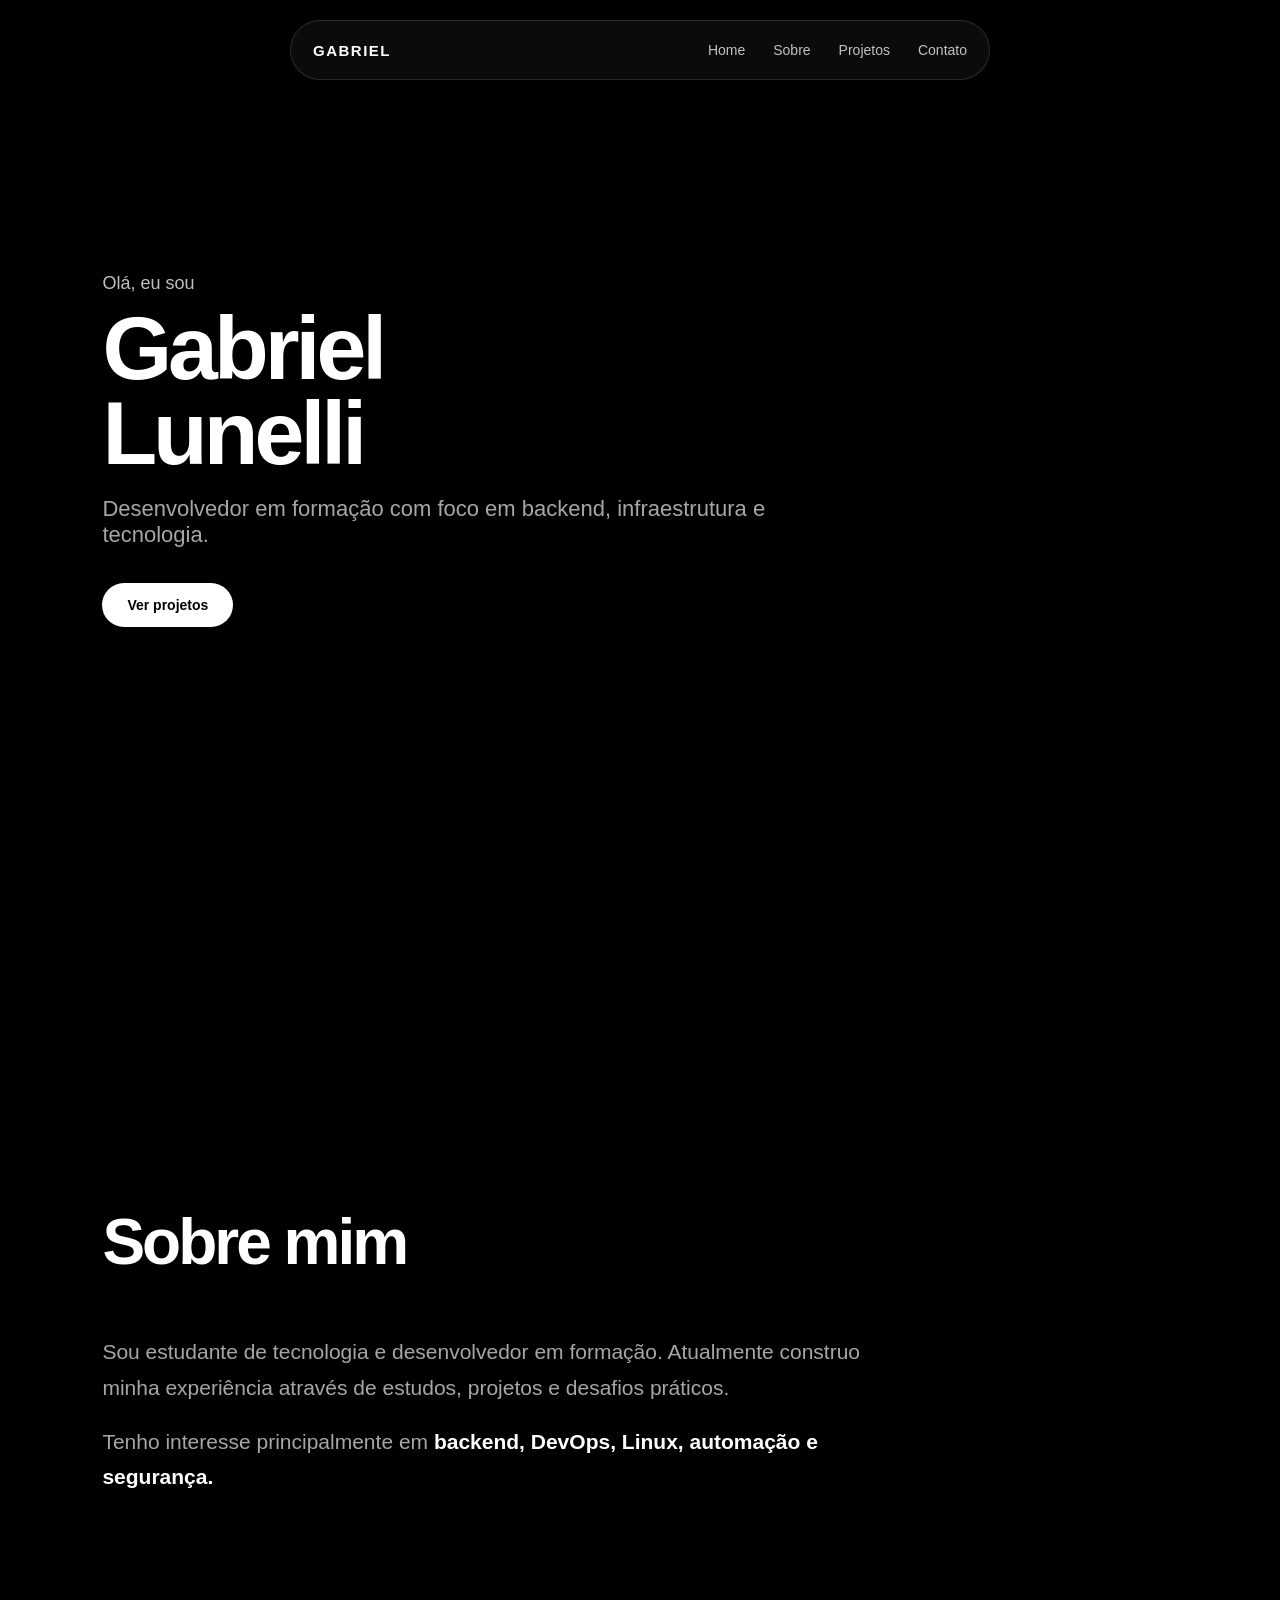
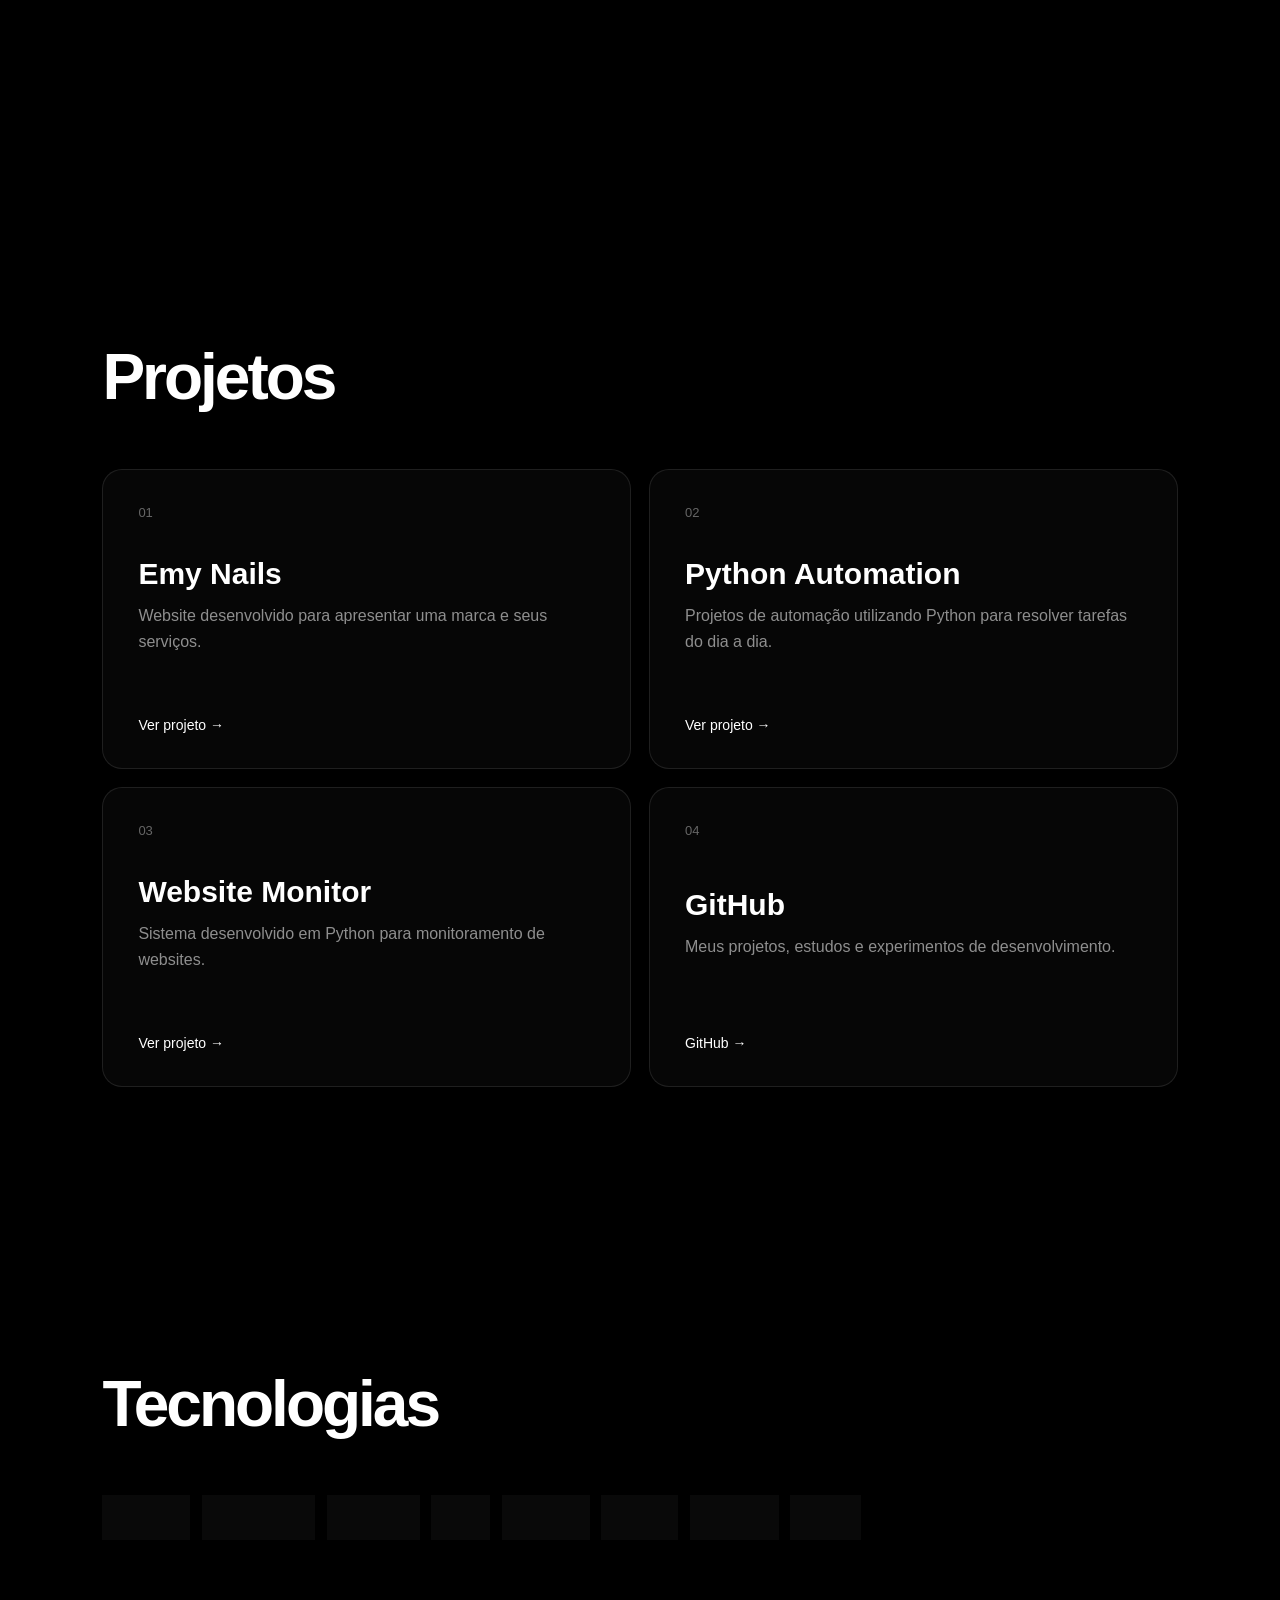
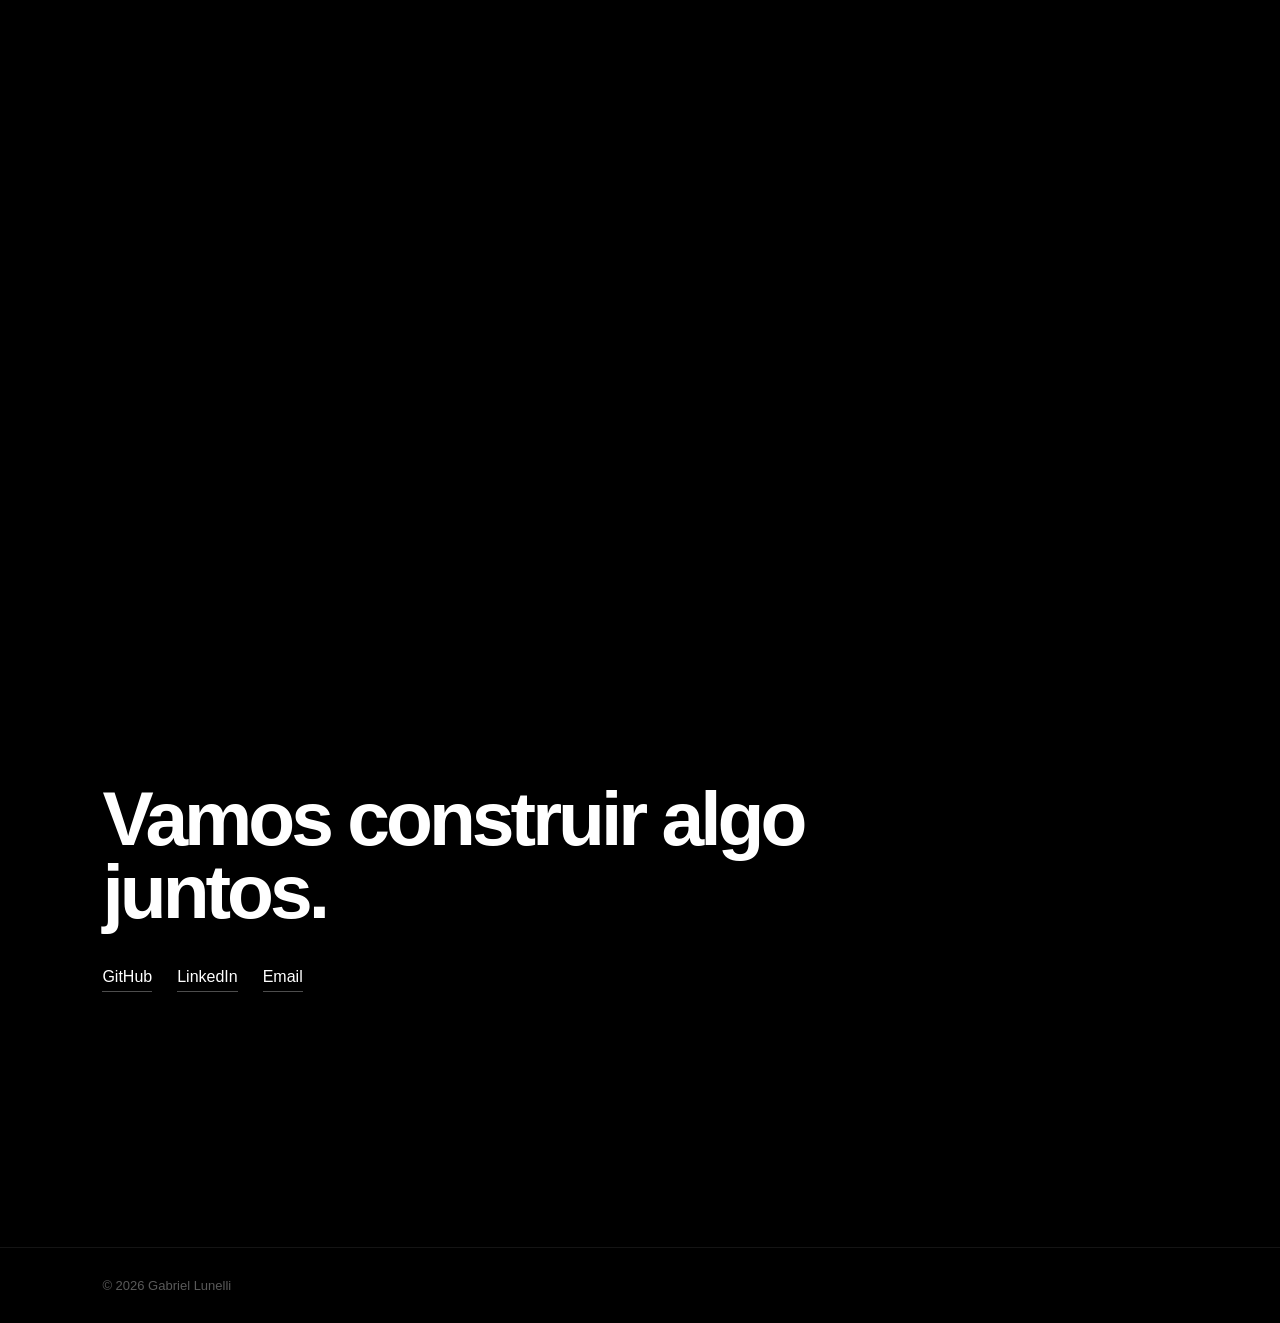
==== commit 9471f488: "3° version" ====
--- a/portfolio/index.html
+++ b/portfolio/index.html
@@ -2,53 +2,594 @@
 <html lang="pt-BR">
 
 <head>
+
     <meta charset="UTF-8">
-
-    <meta
-        name="viewport"
-        content="width=device-width, initial-scale=1.0"
-    >
-
-    <meta
-        name="description"
-        content="Portfólio de Gabriel Lunelli — DevOps, Cloud, Automação e Desenvolvimento."
-    >
-
-    <title>Gabriel Lunelli — DevOps & Cloud</title>
-
-    <link rel="preconnect" href="https://fonts.googleapis.com">
-    <link rel="preconnect" href="https://fonts.gstatic.com" crossorigin>
-
-    <link
-        href="https://fonts.googleapis.com/css2?family=Inter:wght@400;500;600;700&display=swap"
-        rel="stylesheet"
-    >
-
-    <link rel="stylesheet" href="style.css">
+    <meta name="viewport" content="width=device-width, initial-scale=1.0">
+
+    <title>Gabriel Lunelli | Desenvolvedor</title>
+
+    <style>
+
+        * {
+            margin: 0;
+            padding: 0;
+            box-sizing: border-box;
+        }
+
+        html {
+            scroll-behavior: smooth;
+        }
+
+        body {
+            font-family: Arial, sans-serif;
+            background: #000;
+            color: white;
+        }
+
+
+        /* =========================
+           FUNDO FIXO
+        ========================= */
+
+        body::before {
+            content: "";
+
+            position: fixed;
+            inset: 0;
+
+            background:
+                linear-gradient(
+                    rgba(0, 0, 0, 0.55),
+                    rgba(0, 0, 0, 0.75)
+                ),
+                url("img/fundo.png");
+
+            background-size: cover;
+            background-position: center;
+            background-repeat: no-repeat;
+
+            z-index: -2;
+        }
+
+        body::after {
+            content: "";
+
+            position: fixed;
+            inset: 0;
+
+            background: rgba(0, 0, 0, 0.15);
+
+            z-index: -1;
+        }
+
+
+        /* =========================
+           NAVBAR FLUTUANTE
+        ========================= */
+
+        .navbar {
+
+            position: fixed;
+
+            top: 20px;
+            left: 50%;
+
+            transform: translateX(-50%);
+
+            width: min(700px, 90%);
+
+            height: 60px;
+
+            display: flex;
+            align-items: center;
+            justify-content: space-between;
+
+            padding: 0 22px;
+
+            z-index: 100;
+
+            background: rgba(20, 20, 20, 0.55);
+
+            border: 1px solid rgba(255, 255, 255, 0.12);
+
+            border-radius: 50px;
+
+            backdrop-filter: blur(20px);
+            -webkit-backdrop-filter: blur(20px);
+
+            box-shadow:
+                0 10px 40px rgba(0, 0, 0, 0.35);
+        }
+
+
+        /* LOGO */
+
+        .logo {
+
+            font-size: 15px;
+
+            font-weight: bold;
+
+            letter-spacing: 1.5px;
+        }
+
+
+        /* LINKS */
+
+        .nav-links {
+
+            display: flex;
+
+            align-items: center;
+
+            gap: 28px;
+        }
+
+        .nav-links a {
+
+            color: rgba(255, 255, 255, 0.75);
+
+            text-decoration: none;
+
+            font-size: 14px;
+
+            transition: 0.3s;
+        }
+
+        .nav-links a:hover {
+
+            color: white;
+        }
+
+
+        /* =========================
+           SEÇÕES
+        ========================= */
+
+        section {
+
+            min-height: 100vh;
+
+            padding: 140px 8%;
+
+            background: rgba(0, 0, 0, 0.15);
+        }
+
+
+        /* =========================
+           HERO
+        ========================= */
+
+        .hero {
+
+            min-height: 100vh;
+
+            display: flex;
+
+            align-items: center;
+
+            padding: 0 8%;
+
+            background: transparent;
+        }
+
+        .hero-content {
+
+            max-width: 700px;
+        }
+
+        .hero-content p {
+
+            font-size: 18px;
+
+            margin-bottom: 12px;
+
+            color: rgba(255, 255, 255, 0.75);
+        }
+
+        .hero-content h1 {
+
+            font-size: clamp(48px, 7vw, 90px);
+
+            line-height: 0.95;
+
+            letter-spacing: -4px;
+
+            margin-bottom: 20px;
+        }
+
+        .hero-content h2 {
+
+            font-size: 22px;
+
+            font-weight: 400;
+
+            color: rgba(255, 255, 255, 0.65);
+
+            margin-bottom: 35px;
+        }
+
+
+        /* =========================
+           BOTÃO
+        ========================= */
+
+        .button {
+
+            display: inline-block;
+
+            padding: 14px 25px;
+
+            background: white;
+
+            color: black;
+
+            text-decoration: none;
+
+            border-radius: 50px;
+
+            font-size: 14px;
+
+            font-weight: bold;
+
+            transition: 0.3s;
+        }
+
+        .button:hover {
+
+            transform: translateY(-3px);
+
+            padding-left: 30px;
+            padding-right: 30px;
+        }
+
+
+        /* =========================
+           TÍTULOS
+        ========================= */
+
+        .section-title {
+
+            font-size: clamp(40px, 5vw, 65px);
+
+            letter-spacing: -3px;
+
+            margin-bottom: 55px;
+        }
+
+
+        /* =========================
+           SOBRE
+        ========================= */
+
+        .about {
+
+            display: flex;
+
+            flex-direction: column;
+
+            justify-content: center;
+
+            background: rgba(0, 0, 0, 0.35);
+        }
+
+        .about-content {
+
+            max-width: 800px;
+        }
+
+        .about-content p {
+
+            font-size: 21px;
+
+            line-height: 1.7;
+
+            color: rgba(255, 255, 255, 0.65);
+        }
+
+        .about-content strong {
+
+            color: white;
+        }
+
+
+        /* =========================
+           PROJETOS
+        ========================= */
+
+        .projects {
+
+            background: rgba(0, 0, 0, 0.25);
+        }
+
+        .projects-grid {
+
+            display: grid;
+
+            grid-template-columns: repeat(2, 1fr);
+
+            gap: 18px;
+
+            max-width: 1100px;
+        }
+
+        .project {
+
+            min-height: 300px;
+
+            padding: 35px;
+
+            background: rgba(15, 15, 15, 0.45);
+
+            border: 1px solid rgba(255, 255, 255, 0.1);
+
+            border-radius: 20px;
+
+            backdrop-filter: blur(10px);
+
+            display: flex;
+
+            flex-direction: column;
+
+            justify-content: space-between;
+
+            transition: 0.3s;
+        }
+
+        .project:hover {
+
+            transform: translateY(-5px);
+
+            background: rgba(25, 25, 25, 0.55);
+
+            border-color: rgba(255, 255, 255, 0.2);
+        }
+
+        .project-number {
+
+            font-size: 13px;
+
+            color: #666;
+        }
+
+        .project h3 {
+
+            font-size: 30px;
+
+            margin-bottom: 12px;
+        }
+
+        .project p {
+
+            color: rgba(255, 255, 255, 0.55);
+
+            line-height: 1.6;
+        }
+
+        .project-link {
+
+            margin-top: 25px;
+
+            color: white;
+
+            text-decoration: none;
+
+            font-size: 14px;
+
+            transition: 0.3s;
+        }
+
+        .project-link:hover {
+
+            opacity: 0.5;
+        }
+
+
+        /* =========================
+           TECNOLOGIAS
+        ========================= */
+
+        .skills {
+
+            background: rgba(0, 0, 0, 0.35);
+        }
+
+        .skills-list {
+
+            display: flex;
+
+            flex-wrap: wrap;
+
+            gap: 12px;
+
+            max-width: 800px;
+        }
+
+        .skill {
+
+            padding: 12px 18px;
+
+            background: rgba(20, 20, 20, 0.45);
+
+            border: 1px solid rgba(255, 255, 255, 0.1);
+
+            border-radius: 50px;
+
+            color: rgba(255, 255, 255, 0.65);
+
+            backdrop-filter: blur(8px);
+
+            transition: 0.3s;
+        }
+
+        .skill:hover {
+
+            color: white;
+
+            border-color: rgba(255, 255, 255, 0.3);
+        }
+
+
+        /* =========================
+           CONTATO
+        ========================= */
+
+        .contact {
+
+            min-height: 80vh;
+
+            display: flex;
+
+            flex-direction: column;
+
+            justify-content: center;
+
+            background: rgba(0, 0, 0, 0.3);
+        }
+
+        .contact h2 {
+
+            font-size: clamp(45px, 6vw, 80px);
+
+            max-width: 850px;
+
+            line-height: 0.95;
+
+            letter-spacing: -4px;
+
+            margin-bottom: 40px;
+        }
+
+        .contact-links {
+
+            display: flex;
+
+            gap: 25px;
+
+            flex-wrap: wrap;
+        }
+
+        .contact-links a {
+
+            color: white;
+
+            text-decoration: none;
+
+            padding-bottom: 5px;
+
+            border-bottom: 1px solid rgba(255, 255, 255, 0.3);
+
+            transition: 0.3s;
+        }
+
+        .contact-links a:hover {
+
+            border-color: white;
+        }
+
+
+        /* =========================
+           FOOTER
+        ========================= */
+
+        footer {
+
+            padding: 30px 8%;
+
+            background: rgba(0, 0, 0, 0.55);
+
+            border-top: 1px solid rgba(255, 255, 255, 0.08);
+
+            color: rgba(255, 255, 255, 0.35);
+
+            font-size: 13px;
+        }
+
+
+        /* =========================
+           RESPONSIVO
+        ========================= */
+
+        @media (max-width: 700px) {
+
+            .navbar {
+
+                top: 12px;
+
+                width: 94%;
+
+                padding: 0 18px;
+            }
+
+            .nav-links {
+
+                gap: 15px;
+            }
+
+            .nav-links a {
+
+                font-size: 12px;
+            }
+
+            .hero {
+
+                padding: 0 6%;
+            }
+
+            .hero-content h1 {
+
+                font-size: clamp(48px, 14vw, 70px);
+
+                letter-spacing: -3px;
+            }
+
+            .hero-content h2 {
+
+                font-size: 18px;
+            }
+
+            section {
+
+                padding: 100px 6%;
+            }
+
+            .projects-grid {
+
+                grid-template-columns: 1fr;
+            }
+
+            .project {
+
+                min-height: 260px;
+            }
+
+            .contact h2 {
+
+                letter-spacing: -3px;
+            }
+
+        }
+
+    </style>
+
 </head>
 
 
 <body>
 
-    <!-- BACKGROUND -->
-
-    <div class="background"></div>
-    <div class="background-overlay"></div>
-
-
-    <!-- HEADER -->
-
-    <header class="header">
-
-        <a href="#inicio" class="logo">
-            GABRIEL <span>LUNELLI</span>
-        </a>
-
-
-        <nav class="navigation">
-
-            <a href="#inicio" class="active">
-                Início
+
+    <!-- NAVBAR -->
+
+    <nav class="navbar">
+
+        <div class="logo">
+            GABRIEL
+        </div>
+
+        <div class="nav-links">
+
+            <a href="#home">
+                Home
             </a>
 
             <a href="#sobre">
@@ -59,850 +600,299 @@
                 Projetos
             </a>
 
-            <a href="#stack">
-                Stack
-            </a>
-
-            <a href="#jornada">
-                Jornada
-            </a>
-
             <a href="#contato">
                 Contato
             </a>
 
-        </nav>
-
-
-        <div class="social-buttons">
-
-            <a
-                href="https://github.com/gabriellunelli"
-                target="_blank"
-            >
-                GH
-            </a>
-
-            <a
-                href="https://linkedin.com/in/gabriellunelli"
-                target="_blank"
-            >
-                in
-            </a>
-
         </div>
 
-    </header>
-
+    </nav>
 
 
     <main>
 
-        <!-- HERO -->
-
-        <section id="inicio" class="hero">
+
+        <!-- HOME -->
+
+        <section id="home" class="hero">
 
             <div class="hero-content">
 
-                <p class="eyebrow">
-                    ESTUDANTE DE TECNOLOGIA
+                <p>
+                    Olá, eu sou
                 </p>
 
-
                 <h1>
-                    Gabriel
-                    <br>
-                    <span>Lunelli.</span>
+                    Gabriel<br>
+                    Lunelli
                 </h1>
 
-
-                <p class="hero-role">
-
-                    Foco em
-                    <strong>DevOps</strong>,
-                    <strong>Cloud</strong>
-                    &
-                    <strong>Automação.</strong>
-
+                <h2>
+                    Desenvolvedor em formação com foco em
+                    backend, infraestrutura e tecnologia.
+                </h2>
+
+                <a
+                    href="#projetos"
+                    class="button"
+                >
+                    Ver projetos
+                </a>
+
+            </div>
+
+        </section>
+
+
+        <!-- SOBRE -->
+
+        <section id="sobre" class="about">
+
+            <h2 class="section-title">
+                Sobre mim
+            </h2>
+
+            <div class="about-content">
+
+                <p>
+                    Sou estudante de tecnologia e desenvolvedor
+                    em formação. Atualmente construo minha experiência
+                    através de estudos, projetos e desafios práticos.
                 </p>
 
-
-                <p class="hero-description">
-
-                    Construindo projetos, aprendendo todos os dias
-                    e transformando conhecimento em soluções reais.
-
+                <br>
+
+                <p>
+                    Tenho interesse principalmente em
+                    <strong>backend, DevOps, Linux, automação
+                    e segurança.</strong>
                 </p>
 
-
-                <div class="hero-actions">
+            </div>
+
+        </section>
+
+
+        <!-- PROJETOS -->
+
+        <section id="projetos" class="projects">
+
+            <h2 class="section-title">
+                Projetos
+            </h2>
+
+            <div class="projects-grid">
+
+
+                <article class="project">
+
+                    <span class="project-number">
+                        01
+                    </span>
+
+                    <div>
+
+                        <h3>
+                            Emy Nails
+                        </h3>
+
+                        <p>
+                            Website desenvolvido para apresentar
+                            uma marca e seus serviços.
+                        </p>
+
+                    </div>
 
                     <a
-                        href="#projetos"
-                        class="button button-primary"
+                        href="#"
+                        class="project-link"
                     >
-                        Ver projetos
-                        <span>→</span>
+                        Ver projeto →
                     </a>
 
+                </article>
+
+
+                <article class="project">
+
+                    <span class="project-number">
+                        02
+                    </span>
+
+                    <div>
+
+                        <h3>
+                            Python Automation
+                        </h3>
+
+                        <p>
+                            Projetos de automação utilizando Python
+                            para resolver tarefas do dia a dia.
+                        </p>
+
+                    </div>
 
                     <a
-                        href="#contato"
-                        class="button button-secondary"
+                        href="#"
+                        class="project-link"
                     >
-                        Entre em contato
+                        Ver projeto →
                     </a>
 
-                </div>
-
-
-                <div class="hero-socials">
-
-                    <a
-                        href="https://github.com/gabriellunelli"
-                        target="_blank"
-                    >
-                        <span class="social-icon">
-                            GH
-                        </span>
-
-                        GitHub
-                    </a>
-
-
-                    <a
-                        href="https://linkedin.com/in/gabriellunelli"
-                        target="_blank"
-                    >
-                        <span class="social-icon">
-                            in
-                        </span>
-
-                        LinkedIn
-                    </a>
-
-                </div>
-
-            </div>
-
-
-            <div class="scroll-indicator">
-
-                <span></span>
-
-                ROLE PARA EXPLORAR
-
-            </div>
-
-        </section>
-
-
-
-        <!-- SOBRE -->
-
-        <section id="sobre" class="section">
-
-            <div class="section-heading">
-
-                <span class="section-number">
-                    01
-                </span>
-
-                <div class="heading-line"></div>
-
-                <div>
-
-                    <p class="section-label">
-                        SOBRE MIM
-                    </p>
-
-                    <h2>
-                        Construindo minha base.
-                    </h2>
-
-                </div>
-
-            </div>
-
-
-            <div class="about-grid">
-
-
-                <div class="about-description">
-
-                    <p>
-                        Sou estudante de TI com foco em
-                        <strong>
-                            DevOps, Cloud, automação
-                        </strong>
-                        e infraestrutura.
-                    </p>
-
-
-                    <p>
-                        Tenho interesse em sistemas, redes,
-                        desenvolvimento e segurança.
-                    </p>
-
-
-                    <p>
-                        Atualmente estudo Python, Linux, redes,
-                        Git, containers e ferramentas do
-                        ecossistema DevOps, sempre buscando
-                        aprender na prática.
-                    </p>
-
-                </div>
-
-
-
-                <div class="about-cards">
-
-
-                    <article class="about-card">
-
-                        <div class="card-icon">
-                            &gt;_
-                        </div>
-
-                        <div>
-
-                            <h3>
-                                Automação
-                            </h3>
-
-                            <p>
-                                Automatização de tarefas
-                                repetitivas e processos.
-                            </p>
-
-                        </div>
-
-                    </article>
-
-
-
-                    <article class="about-card">
-
-                        <div class="card-icon">
-                            CLOUD
-                        </div>
-
-                        <div>
-
-                            <h3>
-                                Infraestrutura
-                            </h3>
-
-                            <p>
-                                Sistemas, redes, serviços
-                                e ambientes escaláveis.
-                            </p>
-
-                        </div>
-
-                    </article>
-
-
-
-                    <article class="about-card">
-
-                        <div class="card-icon">
-                            MON
-                        </div>
-
-                        <div>
-
-                            <h3>
-                                Monitoramento
-                            </h3>
-
-                            <p>
-                                Observabilidade e análise
-                                de sistemas.
-                            </p>
-
-                        </div>
-
-                    </article>
-
-
-
-                    <article class="about-card">
-
-                        <div class="card-icon">
-                            CODE
-                        </div>
-
-                        <div>
-
-                            <h3>
-                                Desenvolvimento
-                            </h3>
-
-                            <p>
-                                Código utilizado para resolver
-                                problemas reais.
-                            </p>
-
-                        </div>
-
-                    </article>
-
-
-                </div>
-
-            </div>
-
-        </section>
-
-
-
-        <!-- PROJETOS -->
-
-        <section id="projetos" class="section">
-
-            <div class="section-heading">
-
-                <span class="section-number">
-                    02
-                </span>
-
-                <div class="heading-line"></div>
-
-                <div>
-
-                    <p class="section-label">
-                        PROJETOS
-                    </p>
-
-                    <h2>
-                        Coisas que eu construí.
-                    </h2>
-
-                </div>
-
-
-                <a
-                    href="https://github.com/gabriellunelli"
-                    target="_blank"
-                    class="all-projects"
-                >
-                    Ver todos no GitHub
-                    <span>→</span>
-                </a>
-
-            </div>
-
-
-
-            <div class="projects-grid">
-
-
-                <article class="project-card">
-
-                    <div class="project-top">
-
-                        <div class="project-icon">
-                            WEB
-                        </div>
-
-                        <span class="project-number">
-                            01
-                        </span>
-
-                    </div>
-
-
-                    <div class="project-content">
+                </article>
+
+
+                <article class="project">
+
+                    <span class="project-number">
+                        03
+                    </span>
+
+                    <div>
 
                         <h3>
                             Website Monitor
                         </h3>
 
                         <p>
-                            Monitora disponibilidade e tempo
-                            de resposta de websites.
+                            Sistema desenvolvido em Python para
+                            monitoramento de websites.
                         </p>
 
-
-                        <div class="project-tags">
-
-                            <span>Python</span>
-                            <span>Requests</span>
-                            <span>HTTP</span>
-
-                        </div>
-
                     </div>
 
+                    <a
+                        href="#"
+                        class="project-link"
+                    >
+                        Ver projeto →
+                    </a>
+
+                </article>
+
+
+                <article class="project">
+
+                    <span class="project-number">
+                        04
+                    </span>
+
+                    <div>
+
+                        <h3>
+                            GitHub
+                        </h3>
+
+                        <p>
+                            Meus projetos, estudos e experimentos
+                            de desenvolvimento.
+                        </p>
+
+                    </div>
 
                     <a
                         href="https://github.com/gabriellunelli"
                         target="_blank"
                         class="project-link"
                     >
-                        Ver no GitHub
-                        <span>↗</span>
+                        GitHub →
                     </a>
 
                 </article>
 
 
-
-                <article class="project-card">
-
-                    <div class="project-top">
-
-                        <div class="project-icon">
-                            SYS
-                        </div>
-
-                        <span class="project-number">
-                            02
-                        </span>
-
-                    </div>
-
-
-                    <div class="project-content">
-
-                        <h3>
-                            System Monitor
-                        </h3>
-
-                        <p>
-                            Monitora CPU, memória, disco
-                            e processos do sistema.
-                        </p>
-
-
-                        <div class="project-tags">
-
-                            <span>Python</span>
-                            <span>Psutil</span>
-                            <span>Linux</span>
-
-                        </div>
-
-                    </div>
-
-
-                    <a
-                        href="https://github.com/gabriellunelli"
-                        target="_blank"
-                        class="project-link"
-                    >
-                        Ver no GitHub
-                        <span>↗</span>
-                    </a>
-
-                </article>
-
-
-
-                <article class="project-card">
-
-                    <div class="project-top">
-
-                        <div class="project-icon">
-                            FILE
-                        </div>
-
-                        <span class="project-number">
-                            03
-                        </span>
-
-                    </div>
-
-
-                    <div class="project-content">
-
-                        <h3>
-                            Downloads Organizer
-                        </h3>
-
-                        <p>
-                            Automatiza a organização de arquivos
-                            na pasta de Downloads.
-                        </p>
-
-
-                        <div class="project-tags">
-
-                            <span>Python</span>
-                            <span>Pathlib</span>
-                            <span>Shutil</span>
-
-                        </div>
-
-                    </div>
-
-
-                    <a
-                        href="https://github.com/gabriellunelli"
-                        target="_blank"
-                        class="project-link"
-                    >
-                        Ver no GitHub
-                        <span>↗</span>
-                    </a>
-
-                </article>
-
-
             </div>
 
         </section>
 
 
-
-        <!-- STACK -->
-
-        <section id="stack" class="section">
-
-            <div class="section-heading">
-
-                <span class="section-number">
-                    03
+        <!-- TECNOLOGIAS -->
+
+        <section class="skills">
+
+            <h2 class="section-title">
+                Tecnologias
+            </h2>
+
+            <div class="skills-list">
+
+                <span class="skill">
+                    Python
                 </span>
 
-                <div class="heading-line"></div>
-
-                <div>
-
-                    <p class="section-label">
-                        STACK & FERRAMENTAS
-                    </p>
-
-                    <h2>
-                        O que estou aprendendo.
-                    </h2>
-
-                </div>
+                <span class="skill">
+                    JavaScript
+                </span>
+
+                <span class="skill">
+                    Node.js
+                </span>
+
+                <span class="skill">
+                    Git
+                </span>
+
+                <span class="skill">
+                    GitHub
+                </span>
+
+                <span class="skill">
+                    Linux
+                </span>
+
+                <span class="skill">
+                    Docker
+                </span>
+
+                <span class="skill">
+                    SQL
+                </span>
 
             </div>
 
-
-            <div class="stack-grid">
-
-
-                <div class="stack-item">
-
-                    <div class="stack-icon">
-                        PY
-                    </div>
-
-                    <span>
-                        Python
-                    </span>
-
-                </div>
-
-
-                <div class="stack-item">
-
-                    <div class="stack-icon">
-                        LNX
-                    </div>
-
-                    <span>
-                        Linux
-                    </span>
-
-                </div>
-
-
-                <div class="stack-item">
-
-                    <div class="stack-icon">
-                        GIT
-                    </div>
-
-                    <span>
-                        Git
-                    </span>
-
-                </div>
-
-
-                <div class="stack-item">
-
-                    <div class="stack-icon">
-                        GH
-                    </div>
-
-                    <span>
-                        GitHub
-                    </span>
-
-                </div>
-
-
-                <div class="stack-item">
-
-                    <div class="stack-icon">
-                        DKR
-                    </div>
-
-                    <span>
-                        Docker
-                    </span>
-
-                </div>
-
-
-                <div class="stack-item">
-
-                    <div class="stack-icon">
-                        SH
-                    </div>
-
-                    <span>
-                        Bash
-                    </span>
-
-                </div>
-
-
-                <div class="stack-item">
-
-                    <div class="stack-icon">
-                        JS
-                    </div>
-
-                    <span>
-                        JavaScript
-                    </span>
-
-                </div>
-
-
-                <div class="stack-item">
-
-                    <div class="stack-icon">
-                        DB
-                    </div>
-
-                    <span>
-                        PostgreSQL
-                    </span>
-
-                </div>
+        </section>
+
+
+        <!-- CONTATO -->
+
+        <section id="contato" class="contact">
+
+            <h2>
+                Vamos construir
+                algo juntos.
+            </h2>
+
+            <div class="contact-links">
+
+                <a
+                    href="https://github.com/gabriellunelli"
+                    target="_blank"
+                >
+                    GitHub
+                </a>
+
+                <a
+                    href="https://linkedin.com/in/gabriellunelli"
+                    target="_blank"
+                >
+                    LinkedIn
+                </a>
+
+                <a href="mailto:seuemail@email.com">
+                    Email
+                </a>
 
             </div>
 
         </section>
 
 
-
-        <!-- JORNADA -->
-
-        <section id="jornada" class="section">
-
-            <div class="section-heading">
-
-                <span class="section-number">
-                    04
-                </span>
-
-                <div class="heading-line"></div>
-
-                <div>
-
-                    <p class="section-label">
-                        JORNADA
-                    </p>
-
-                    <h2>
-                        Evoluindo um pouco todos os dias.
-                    </h2>
-
-                </div>
-
-            </div>
-
-
-            <div class="timeline">
-
-
-                <article class="timeline-item">
-
-                    <div class="timeline-dot"></div>
-
-                    <span class="timeline-year">
-                        2025
-                    </span>
-
-                    <div class="timeline-card">
-
-                        <h3>
-                            Primeiros passos
-                        </h3>
-
-                        <p>
-                            Início dos estudos em Python
-                            e automação.
-                        </p>
-
-                    </div>
-
-                </article>
-
-
-
-                <article class="timeline-item">
-
-                    <div class="timeline-dot"></div>
-
-                    <span class="timeline-year">
-                        2025
-                    </span>
-
-                    <div class="timeline-card">
-
-                        <h3>
-                            Projetos & Prática
-                        </h3>
-
-                        <p>
-                            Desenvolvimento de projetos para
-                            consolidar conhecimentos.
-                        </p>
-
-                    </div>
-
-                </article>
-
-
-
-                <article class="timeline-item">
-
-                    <div class="timeline-dot"></div>
-
-                    <span class="timeline-year">
-                        2026
-                    </span>
-
-                    <div class="timeline-card">
-
-                        <h3>
-                            DevOps
-                        </h3>
-
-                        <p>
-                            Foco em Linux, redes, Docker,
-                            CI/CD e observabilidade.
-                        </p>
-
-                    </div>
-
-                </article>
-
-
-
-                <article class="timeline-item">
-
-                    <div class="timeline-dot"></div>
-
-                    <span class="timeline-year">
-                        2026+
-                    </span>
-
-                    <div class="timeline-card">
-
-                        <h3>
-                            Cloud & Beyond
-                        </h3>
-
-                        <p>
-                            Evoluindo em Cloud, IaC,
-                            escalabilidade e segurança.
-                        </p>
-
-                    </div>
-
-                </article>
-
-
-            </div>
-
-        </section>
-
-
-
-        <!-- CONTATO -->
-
-        <section id="contato" class="contact-section">
-
-            <div class="contact-content">
-
-                <div>
-
-                    <p class="section-label">
-                        05 &nbsp; CONTATO
-                    </p>
-
-                    <h2>
-                        Vamos conversar?
-                    </h2>
-
-                    <p>
-                        Estou sempre aberto a novas oportunidades,
-                        projetos e conversas sobre tecnologia.
-                    </p>
-
-                </div>
-
-
-                <div class="contact-actions">
-
-                    <a
-                        href="mailto:seuemail@email.com"
-                        class="button button-primary"
-                    >
-                        Enviar Email
-                    </a>
-
-
-                    <a
-                        href="https://github.com/gabriellunelli"
-                        target="_blank"
-                        class="contact-social"
-                    >
-                        GH
-                    </a>
-
-
-                    <a
-                        href="https://linkedin.com/in/gabriellunelli"
-                        target="_blank"
-                        class="contact-social"
-                    >
-                        in
-                    </a>
-
-                </div>
-
-            </div>
-
-        </section>
-
     </main>
 
 
-
-    <!-- FOOTER -->
-
     <footer>
 
-        <span>
-            © 2026 Gabriel Lunelli.
-        </span>
-
-        <span>
-            Feito com código e propósito.
-        </span>
+        © 2026 Gabriel Lunelli
 
     </footer>
 
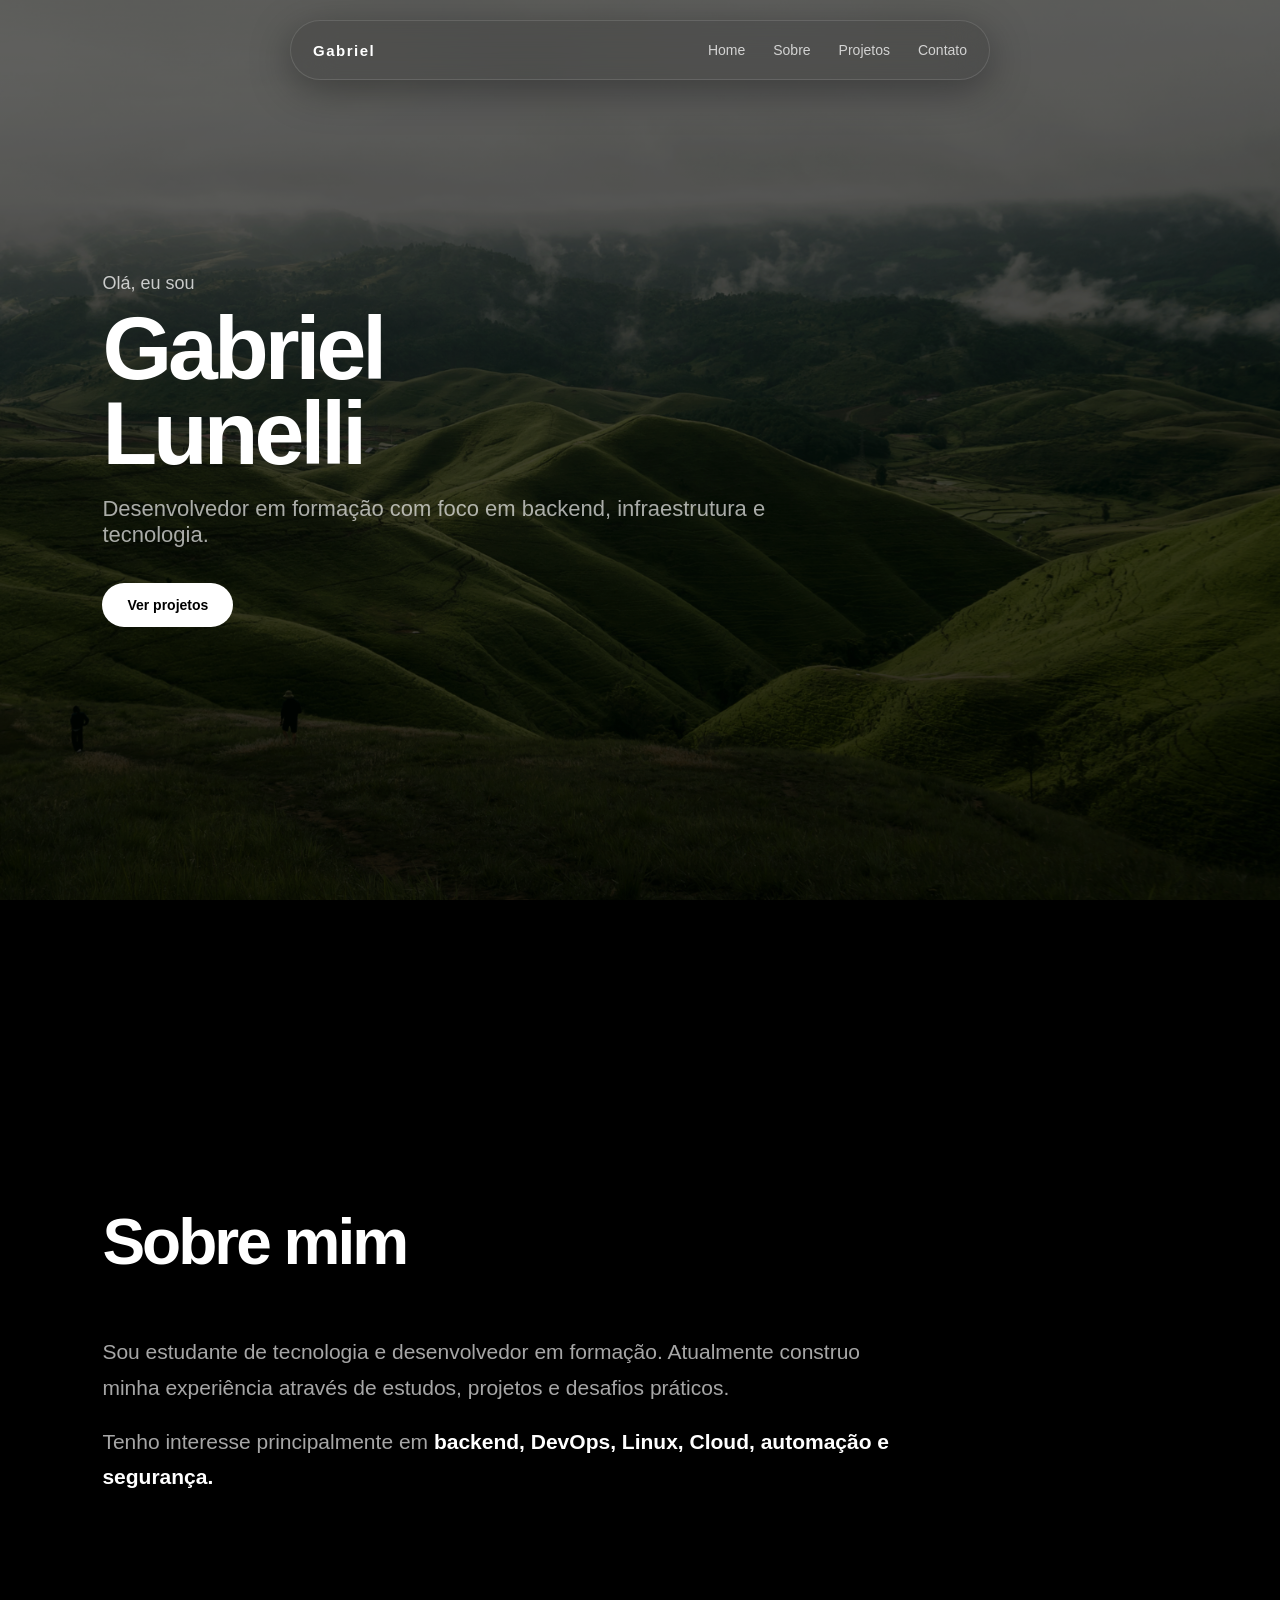
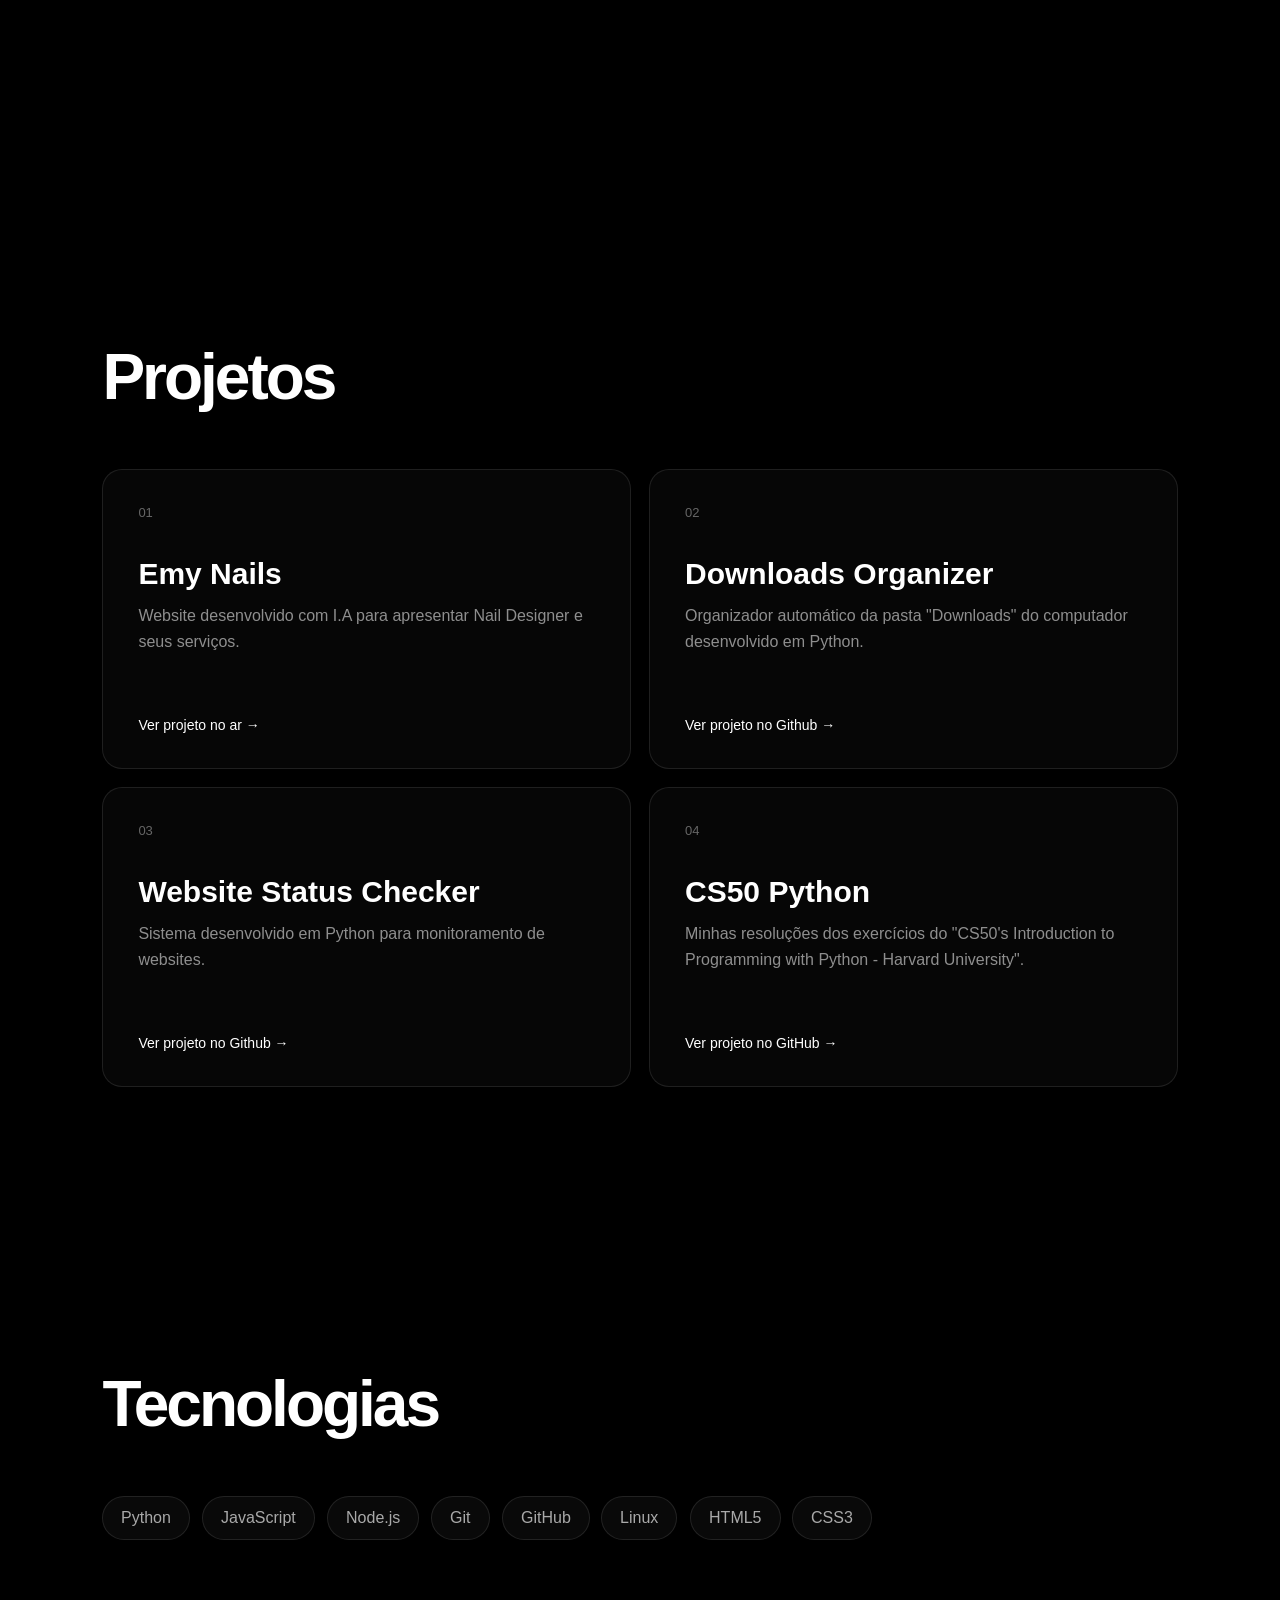
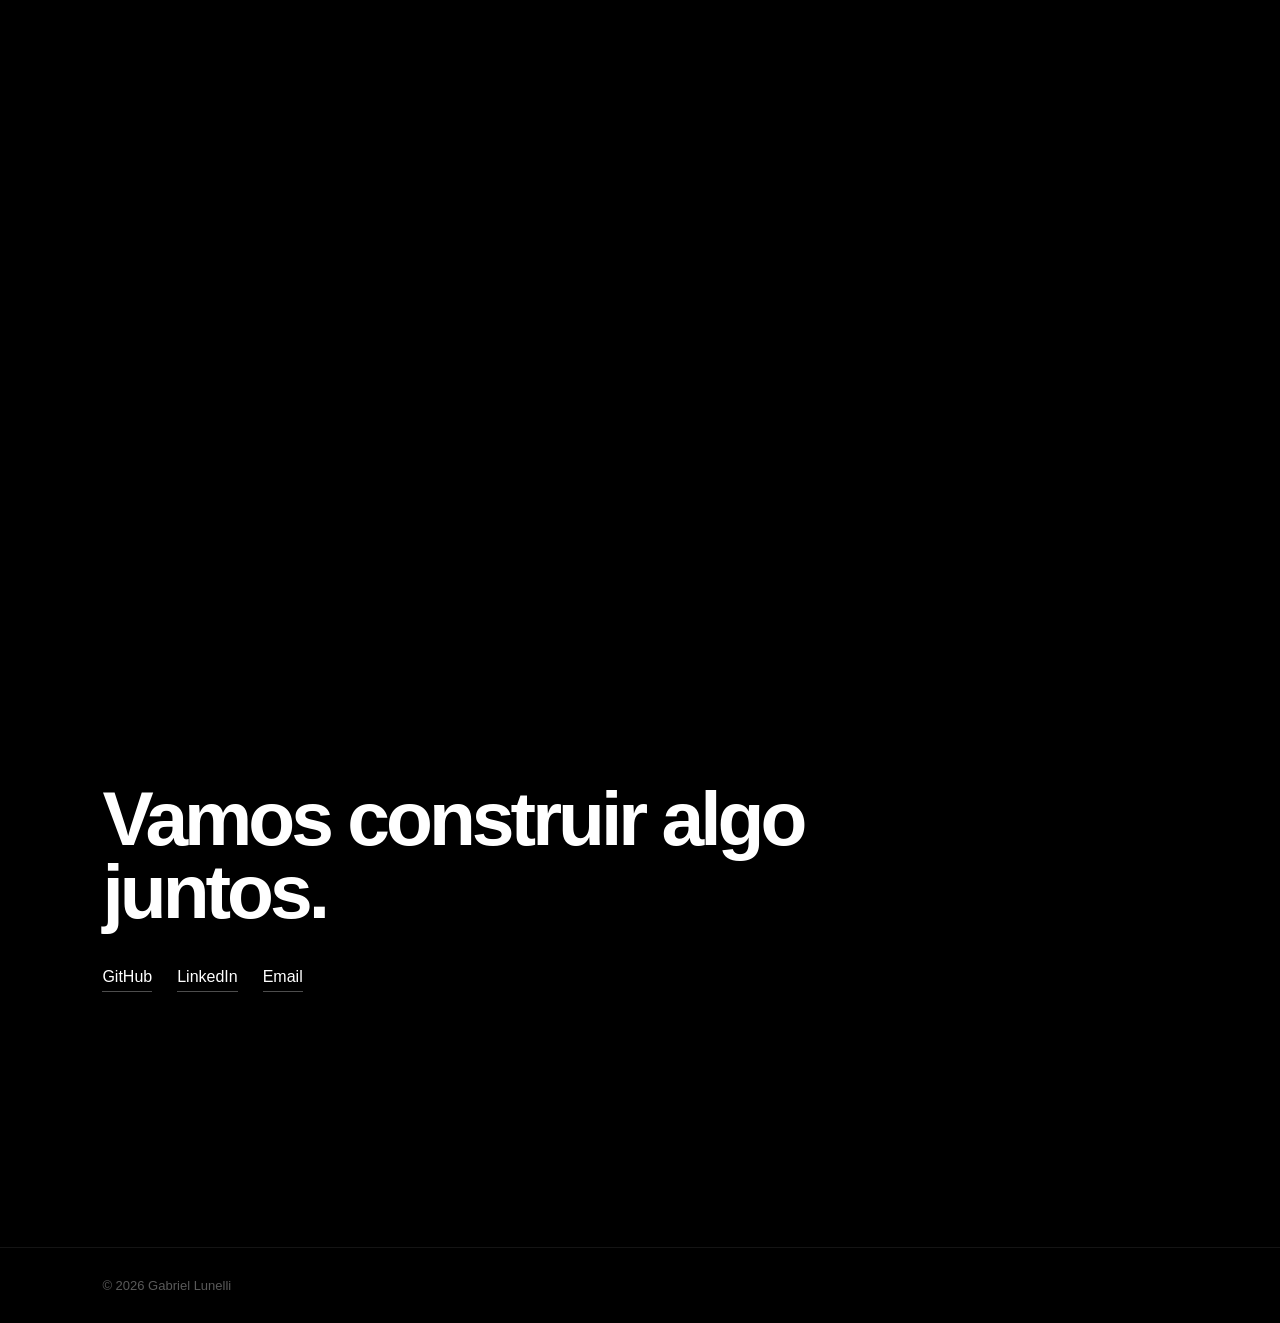
==== commit 8acf9f77: "por mim: alguns toques finais" ====
--- a/portfolio/index.html
+++ b/portfolio/index.html
@@ -6,7 +6,7 @@
     <meta charset="UTF-8">
     <meta name="viewport" content="width=device-width, initial-scale=1.0">
 
-    <title>Gabriel Lunelli | Desenvolvedor</title>
+    <title>Gabriel Lunelli | Estudante de TI</title>
 
     <style>
 
@@ -88,7 +88,7 @@
 
             z-index: 100;
 
-            background: rgba(20, 20, 20, 0.55);
+            background: rgba(20, 20, 20, 0.166);
 
             border: 1px solid rgba(255, 255, 255, 0.12);
 
@@ -583,7 +583,7 @@
     <nav class="navbar">
 
         <div class="logo">
-            GABRIEL
+            Gabriel
         </div>
 
         <div class="nav-links">
@@ -664,7 +664,7 @@
 
                 <p>
                     Tenho interesse principalmente em
-                    <strong>backend, DevOps, Linux, automação
+                    <strong>backend, DevOps, Linux, Cloud, automação
                     e segurança.</strong>
                 </p>
 
@@ -697,17 +697,18 @@
                         </h3>
 
                         <p>
-                            Website desenvolvido para apresentar
-                            uma marca e seus serviços.
+                            Website desenvolvido com I.A para apresentar
+                            Nail Designer e seus serviços.
                         </p>
 
                     </div>
 
                     <a
-                        href="#"
+                        href="https://emynails.vercel.app"
+                        target="_blank"
                         class="project-link"
                     >
-                        Ver projeto →
+                        Ver projeto no ar →
                     </a>
 
                 </article>
@@ -722,21 +723,21 @@
                     <div>
 
                         <h3>
-                            Python Automation
+                            Downloads Organizer
                         </h3>
 
                         <p>
-                            Projetos de automação utilizando Python
-                            para resolver tarefas do dia a dia.
+                            Organizador automático da pasta "Downloads" do computador desenvolvido em Python.
                         </p>
 
                     </div>
 
                     <a
-                        href="#"
+                        href="https://github.com/gabriellunelli/python-automation/tree/main/downloads_organizer"
+                        target="_blank"
                         class="project-link"
                     >
-                        Ver projeto →
+                        Ver projeto no Github →
                     </a>
 
                 </article>
@@ -751,7 +752,7 @@
                     <div>
 
                         <h3>
-                            Website Monitor
+                            Website Status Checker
                         </h3>
 
                         <p>
@@ -762,10 +763,11 @@
                     </div>
 
                     <a
-                        href="#"
+                        href="https://github.com/gabriellunelli/python-automation/tree/main/website_status_checker"
+                        target="_blank"
                         class="project-link"
                     >
-                        Ver projeto →
+                        Ver projeto no Github →
                     </a>
 
                 </article>
@@ -780,22 +782,21 @@
                     <div>
 
                         <h3>
-                            GitHub
+                            CS50 Python
                         </h3>
 
                         <p>
-                            Meus projetos, estudos e experimentos
-                            de desenvolvimento.
+                            Minhas resoluções dos exercícios do "CS50's Introduction to Programming with Python - Harvard University".
                         </p>
 
                     </div>
 
                     <a
-                        href="https://github.com/gabriellunelli"
+                        href="https://github.com/gabriellunelli/CS50_Python"
                         target="_blank"
                         class="project-link"
                     >
-                        GitHub →
+                        Ver projeto no GitHub →
                     </a>
 
                 </article>
@@ -841,11 +842,11 @@
                 </span>
 
                 <span class="skill">
-                    Docker
+                    HTML5
                 </span>
 
                 <span class="skill">
-                    SQL
+                    CSS3
                 </span>
 
             </div>
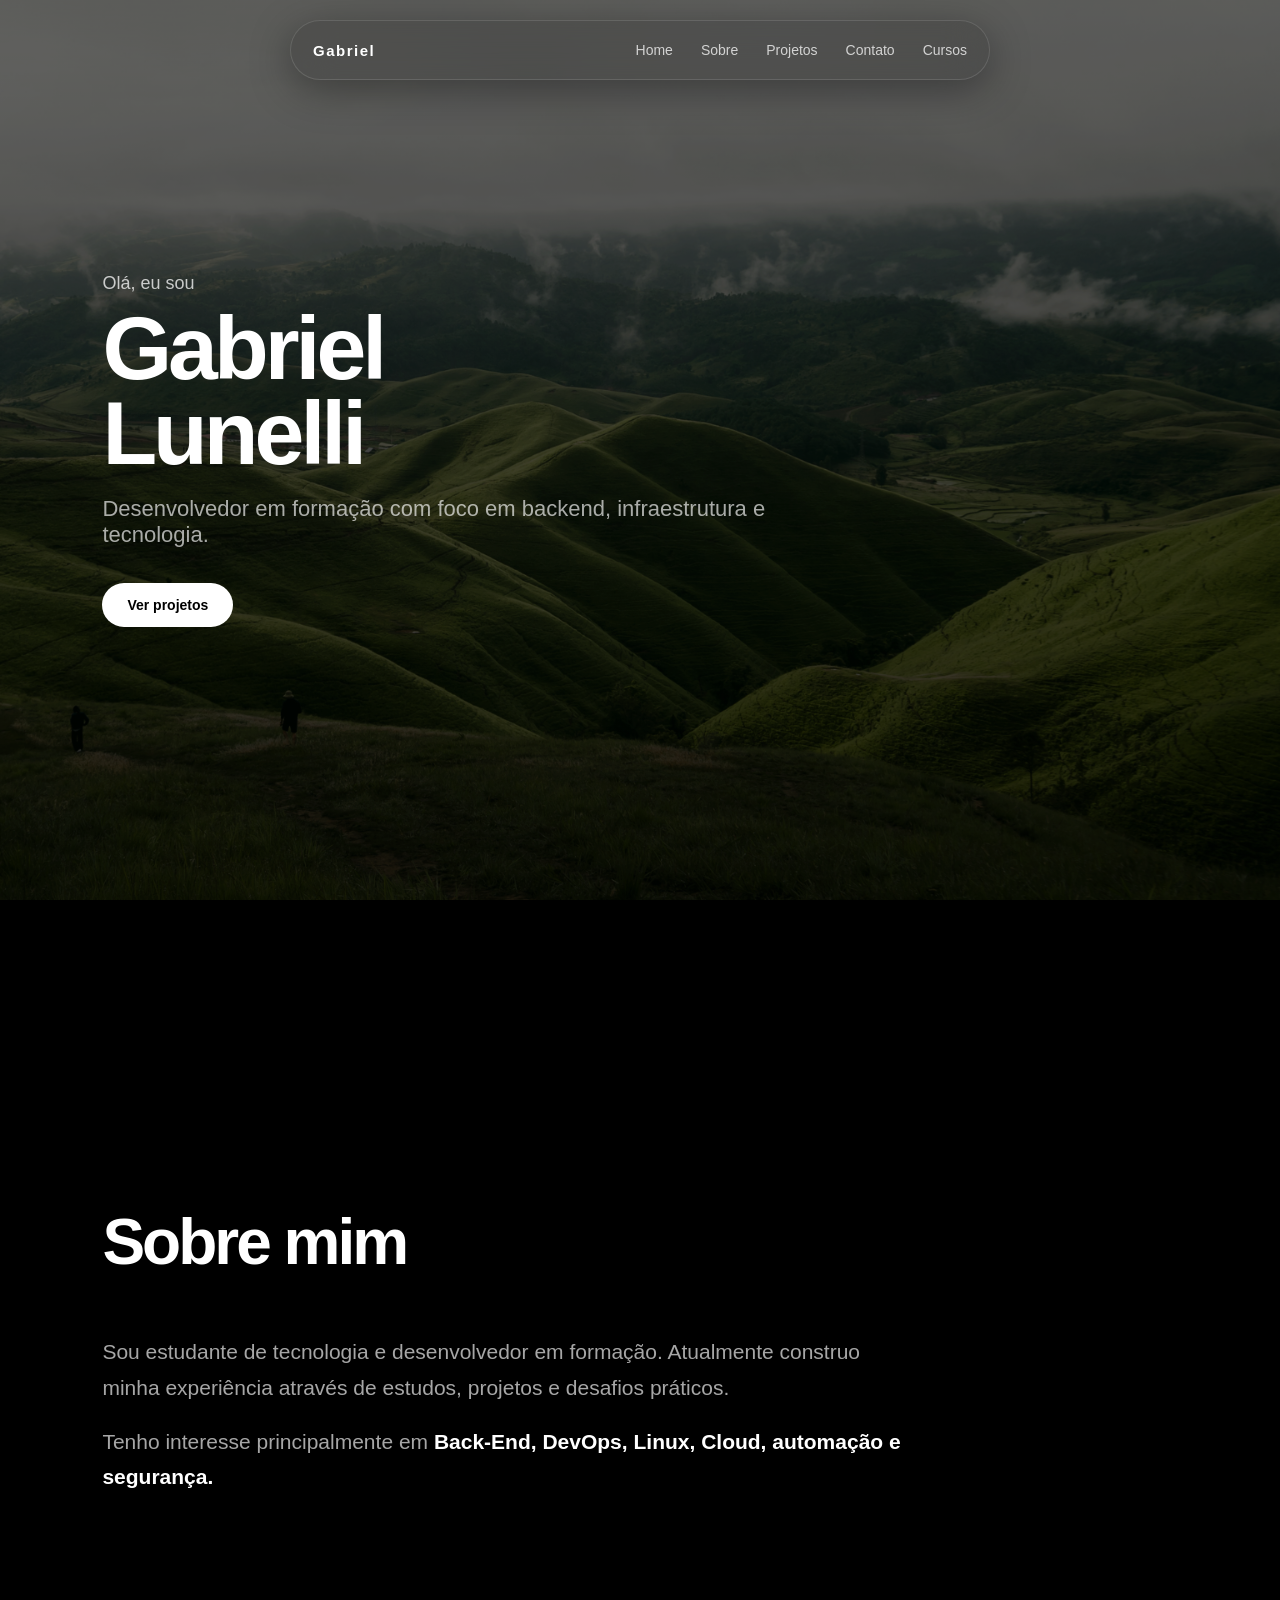
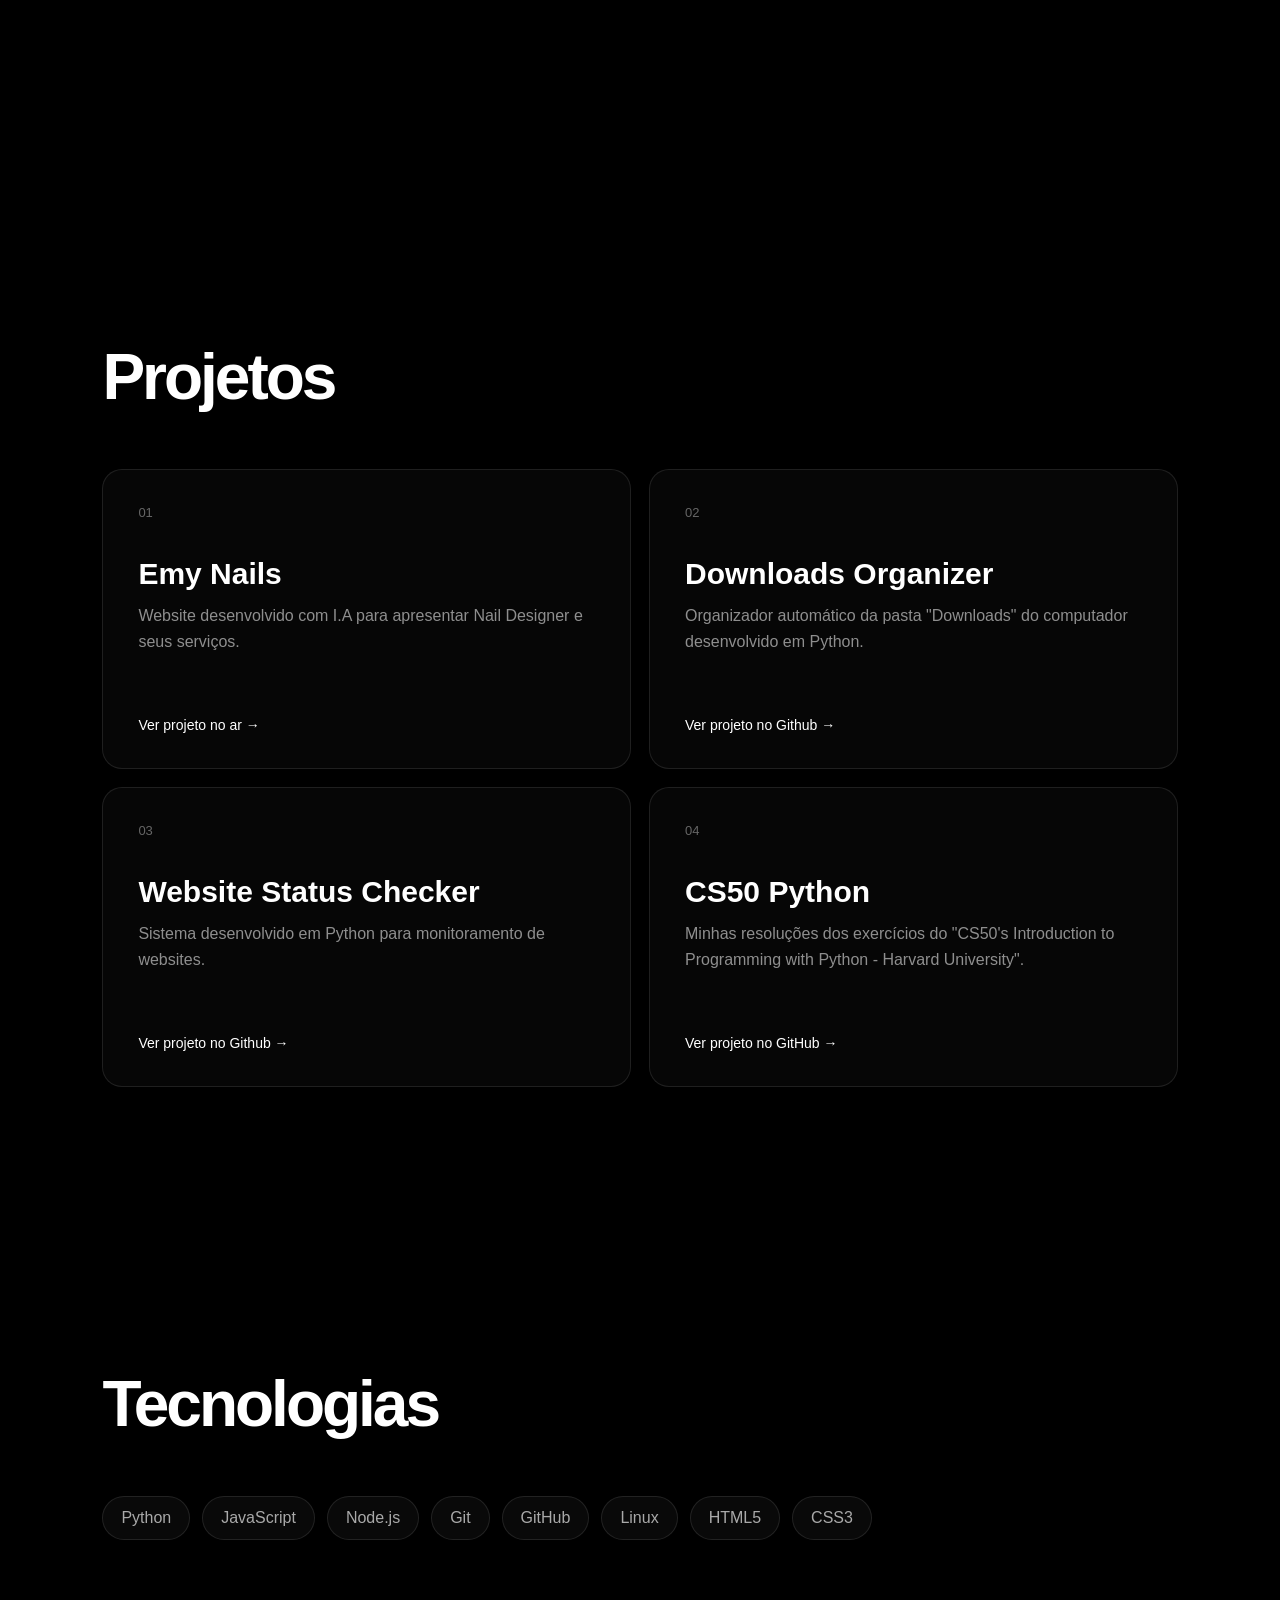
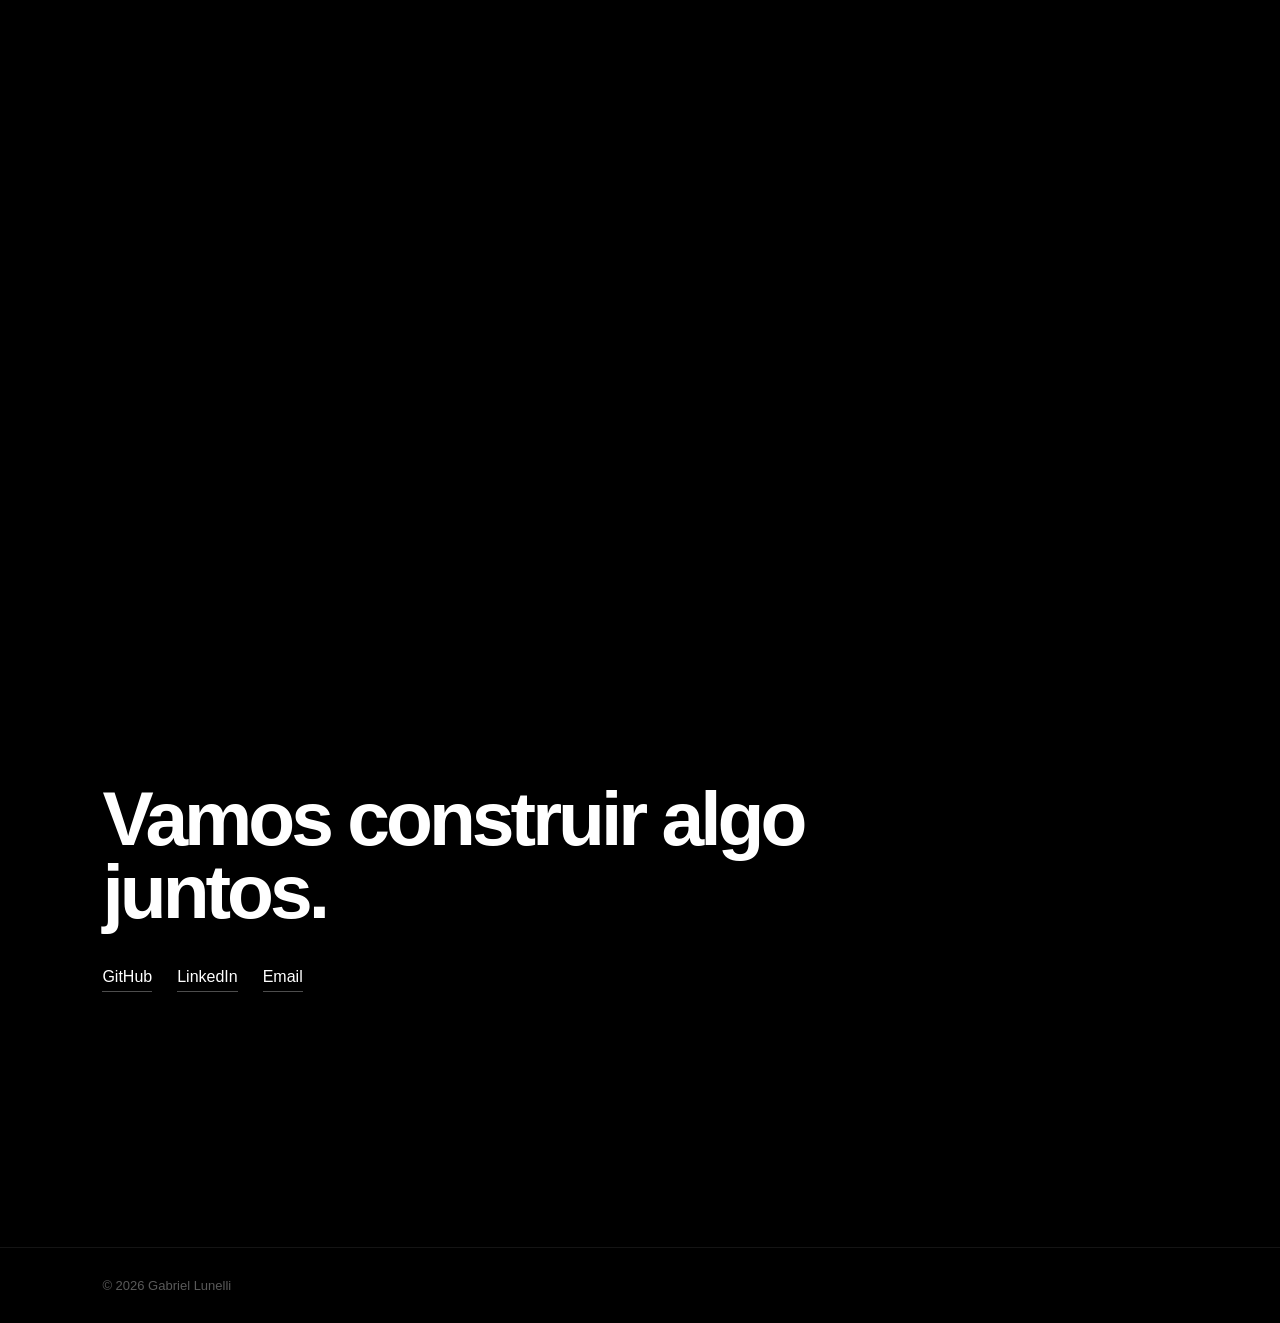
==== commit e0405fa1: "adicionando cursos.html e algumas coisas" ====
--- a/portfolio/index.html
+++ b/portfolio/index.html
@@ -8,569 +8,7 @@
 
     <title>Gabriel Lunelli | Estudante de TI</title>
 
-    <style>
-
-        * {
-            margin: 0;
-            padding: 0;
-            box-sizing: border-box;
-        }
-
-        html {
-            scroll-behavior: smooth;
-        }
-
-        body {
-            font-family: Arial, sans-serif;
-            background: #000;
-            color: white;
-        }
-
-
-        /* =========================
-           FUNDO FIXO
-        ========================= */
-
-        body::before {
-            content: "";
-
-            position: fixed;
-            inset: 0;
-
-            background:
-                linear-gradient(
-                    rgba(0, 0, 0, 0.55),
-                    rgba(0, 0, 0, 0.75)
-                ),
-                url("img/fundo.png");
-
-            background-size: cover;
-            background-position: center;
-            background-repeat: no-repeat;
-
-            z-index: -2;
-        }
-
-        body::after {
-            content: "";
-
-            position: fixed;
-            inset: 0;
-
-            background: rgba(0, 0, 0, 0.15);
-
-            z-index: -1;
-        }
-
-
-        /* =========================
-           NAVBAR FLUTUANTE
-        ========================= */
-
-        .navbar {
-
-            position: fixed;
-
-            top: 20px;
-            left: 50%;
-
-            transform: translateX(-50%);
-
-            width: min(700px, 90%);
-
-            height: 60px;
-
-            display: flex;
-            align-items: center;
-            justify-content: space-between;
-
-            padding: 0 22px;
-
-            z-index: 100;
-
-            background: rgba(20, 20, 20, 0.166);
-
-            border: 1px solid rgba(255, 255, 255, 0.12);
-
-            border-radius: 50px;
-
-            backdrop-filter: blur(20px);
-            -webkit-backdrop-filter: blur(20px);
-
-            box-shadow:
-                0 10px 40px rgba(0, 0, 0, 0.35);
-        }
-
-
-        /* LOGO */
-
-        .logo {
-
-            font-size: 15px;
-
-            font-weight: bold;
-
-            letter-spacing: 1.5px;
-        }
-
-
-        /* LINKS */
-
-        .nav-links {
-
-            display: flex;
-
-            align-items: center;
-
-            gap: 28px;
-        }
-
-        .nav-links a {
-
-            color: rgba(255, 255, 255, 0.75);
-
-            text-decoration: none;
-
-            font-size: 14px;
-
-            transition: 0.3s;
-        }
-
-        .nav-links a:hover {
-
-            color: white;
-        }
-
-
-        /* =========================
-           SEÇÕES
-        ========================= */
-
-        section {
-
-            min-height: 100vh;
-
-            padding: 140px 8%;
-
-            background: rgba(0, 0, 0, 0.15);
-        }
-
-
-        /* =========================
-           HERO
-        ========================= */
-
-        .hero {
-
-            min-height: 100vh;
-
-            display: flex;
-
-            align-items: center;
-
-            padding: 0 8%;
-
-            background: transparent;
-        }
-
-        .hero-content {
-
-            max-width: 700px;
-        }
-
-        .hero-content p {
-
-            font-size: 18px;
-
-            margin-bottom: 12px;
-
-            color: rgba(255, 255, 255, 0.75);
-        }
-
-        .hero-content h1 {
-
-            font-size: clamp(48px, 7vw, 90px);
-
-            line-height: 0.95;
-
-            letter-spacing: -4px;
-
-            margin-bottom: 20px;
-        }
-
-        .hero-content h2 {
-
-            font-size: 22px;
-
-            font-weight: 400;
-
-            color: rgba(255, 255, 255, 0.65);
-
-            margin-bottom: 35px;
-        }
-
-
-        /* =========================
-           BOTÃO
-        ========================= */
-
-        .button {
-
-            display: inline-block;
-
-            padding: 14px 25px;
-
-            background: white;
-
-            color: black;
-
-            text-decoration: none;
-
-            border-radius: 50px;
-
-            font-size: 14px;
-
-            font-weight: bold;
-
-            transition: 0.3s;
-        }
-
-        .button:hover {
-
-            transform: translateY(-3px);
-
-            padding-left: 30px;
-            padding-right: 30px;
-        }
-
-
-        /* =========================
-           TÍTULOS
-        ========================= */
-
-        .section-title {
-
-            font-size: clamp(40px, 5vw, 65px);
-
-            letter-spacing: -3px;
-
-            margin-bottom: 55px;
-        }
-
-
-        /* =========================
-           SOBRE
-        ========================= */
-
-        .about {
-
-            display: flex;
-
-            flex-direction: column;
-
-            justify-content: center;
-
-            background: rgba(0, 0, 0, 0.35);
-        }
-
-        .about-content {
-
-            max-width: 800px;
-        }
-
-        .about-content p {
-
-            font-size: 21px;
-
-            line-height: 1.7;
-
-            color: rgba(255, 255, 255, 0.65);
-        }
-
-        .about-content strong {
-
-            color: white;
-        }
-
-
-        /* =========================
-           PROJETOS
-        ========================= */
-
-        .projects {
-
-            background: rgba(0, 0, 0, 0.25);
-        }
-
-        .projects-grid {
-
-            display: grid;
-
-            grid-template-columns: repeat(2, 1fr);
-
-            gap: 18px;
-
-            max-width: 1100px;
-        }
-
-        .project {
-
-            min-height: 300px;
-
-            padding: 35px;
-
-            background: rgba(15, 15, 15, 0.45);
-
-            border: 1px solid rgba(255, 255, 255, 0.1);
-
-            border-radius: 20px;
-
-            backdrop-filter: blur(10px);
-
-            display: flex;
-
-            flex-direction: column;
-
-            justify-content: space-between;
-
-            transition: 0.3s;
-        }
-
-        .project:hover {
-
-            transform: translateY(-5px);
-
-            background: rgba(25, 25, 25, 0.55);
-
-            border-color: rgba(255, 255, 255, 0.2);
-        }
-
-        .project-number {
-
-            font-size: 13px;
-
-            color: #666;
-        }
-
-        .project h3 {
-
-            font-size: 30px;
-
-            margin-bottom: 12px;
-        }
-
-        .project p {
-
-            color: rgba(255, 255, 255, 0.55);
-
-            line-height: 1.6;
-        }
-
-        .project-link {
-
-            margin-top: 25px;
-
-            color: white;
-
-            text-decoration: none;
-
-            font-size: 14px;
-
-            transition: 0.3s;
-        }
-
-        .project-link:hover {
-
-            opacity: 0.5;
-        }
-
-
-        /* =========================
-           TECNOLOGIAS
-        ========================= */
-
-        .skills {
-
-            background: rgba(0, 0, 0, 0.35);
-        }
-
-        .skills-list {
-
-            display: flex;
-
-            flex-wrap: wrap;
-
-            gap: 12px;
-
-            max-width: 800px;
-        }
-
-        .skill {
-
-            padding: 12px 18px;
-
-            background: rgba(20, 20, 20, 0.45);
-
-            border: 1px solid rgba(255, 255, 255, 0.1);
-
-            border-radius: 50px;
-
-            color: rgba(255, 255, 255, 0.65);
-
-            backdrop-filter: blur(8px);
-
-            transition: 0.3s;
-        }
-
-        .skill:hover {
-
-            color: white;
-
-            border-color: rgba(255, 255, 255, 0.3);
-        }
-
-
-        /* =========================
-           CONTATO
-        ========================= */
-
-        .contact {
-
-            min-height: 80vh;
-
-            display: flex;
-
-            flex-direction: column;
-
-            justify-content: center;
-
-            background: rgba(0, 0, 0, 0.3);
-        }
-
-        .contact h2 {
-
-            font-size: clamp(45px, 6vw, 80px);
-
-            max-width: 850px;
-
-            line-height: 0.95;
-
-            letter-spacing: -4px;
-
-            margin-bottom: 40px;
-        }
-
-        .contact-links {
-
-            display: flex;
-
-            gap: 25px;
-
-            flex-wrap: wrap;
-        }
-
-        .contact-links a {
-
-            color: white;
-
-            text-decoration: none;
-
-            padding-bottom: 5px;
-
-            border-bottom: 1px solid rgba(255, 255, 255, 0.3);
-
-            transition: 0.3s;
-        }
-
-        .contact-links a:hover {
-
-            border-color: white;
-        }
-
-
-        /* =========================
-           FOOTER
-        ========================= */
-
-        footer {
-
-            padding: 30px 8%;
-
-            background: rgba(0, 0, 0, 0.55);
-
-            border-top: 1px solid rgba(255, 255, 255, 0.08);
-
-            color: rgba(255, 255, 255, 0.35);
-
-            font-size: 13px;
-        }
-
-
-        /* =========================
-           RESPONSIVO
-        ========================= */
-
-        @media (max-width: 700px) {
-
-            .navbar {
-
-                top: 12px;
-
-                width: 94%;
-
-                padding: 0 18px;
-            }
-
-            .nav-links {
-
-                gap: 15px;
-            }
-
-            .nav-links a {
-
-                font-size: 12px;
-            }
-
-            .hero {
-
-                padding: 0 6%;
-            }
-
-            .hero-content h1 {
-
-                font-size: clamp(48px, 14vw, 70px);
-
-                letter-spacing: -3px;
-            }
-
-            .hero-content h2 {
-
-                font-size: 18px;
-            }
-
-            section {
-
-                padding: 100px 6%;
-            }
-
-            .projects-grid {
-
-                grid-template-columns: 1fr;
-            }
-
-            .project {
-
-                min-height: 260px;
-            }
-
-            .contact h2 {
-
-                letter-spacing: -3px;
-            }
-
-        }
-
-    </style>
+    <link rel="stylesheet" href="style.css">
 
 </head>
 
@@ -602,6 +40,10 @@
 
             <a href="#contato">
                 Contato
+            </a>
+
+            <a href="cursos.html">
+                Cursos
             </a>
 
         </div>
@@ -664,7 +106,7 @@
 
                 <p>
                     Tenho interesse principalmente em
-                    <strong>backend, DevOps, Linux, Cloud, automação
+                    <strong>Back-End, DevOps, Linux, Cloud, automação
                     e segurança.</strong>
                 </p>
 
--- a/portfolio/style.css
+++ b/portfolio/style.css
@@ -0,0 +1,558 @@
+* {
+    margin: 0;
+    padding: 0;
+    box-sizing: border-box;
+}
+
+html {
+    scroll-behavior: smooth;
+}
+
+body {
+    font-family: Arial, sans-serif;
+    background: #000;
+    color: white;
+}
+
+
+/* =========================
+   FUNDO FIXO
+========================= */
+
+body::before {
+    content: "";
+
+    position: fixed;
+    inset: 0;
+
+    background:
+        linear-gradient(
+            rgba(0, 0, 0, 0.55),
+            rgba(0, 0, 0, 0.75)
+        ),
+        url("img/fundo.png");
+
+    background-size: cover;
+    background-position: center;
+    background-repeat: no-repeat;
+
+    z-index: -2;
+}
+
+body::after {
+    content: "";
+
+    position: fixed;
+    inset: 0;
+
+    background: rgba(0, 0, 0, 0.15);
+
+    z-index: -1;
+}
+
+
+/* =========================
+   NAVBAR FLUTUANTE
+========================= */
+
+.navbar {
+
+    position: fixed;
+
+    top: 20px;
+    left: 50%;
+
+    transform: translateX(-50%);
+
+    width: min(700px, 90%);
+
+    height: 60px;
+
+    display: flex;
+    align-items: center;
+    justify-content: space-between;
+
+    padding: 0 22px;
+
+    z-index: 100;
+
+    background: rgba(20, 20, 20, 0.166);
+
+    border: 1px solid rgba(255, 255, 255, 0.12);
+
+    border-radius: 50px;
+
+    backdrop-filter: blur(20px);
+    -webkit-backdrop-filter: blur(20px);
+
+    box-shadow:
+        0 10px 40px rgba(0, 0, 0, 0.35);
+}
+
+
+/* LOGO */
+
+.logo {
+
+    font-size: 15px;
+
+    font-weight: bold;
+
+    letter-spacing: 1.5px;
+}
+
+
+/* LINKS */
+
+.nav-links {
+
+    display: flex;
+
+    align-items: center;
+
+    gap: 28px;
+}
+
+.nav-links a {
+
+    color: rgba(255, 255, 255, 0.75);
+
+    text-decoration: none;
+
+    font-size: 14px;
+
+    transition: 0.3s;
+}
+
+.nav-links a:hover {
+
+    color: white;
+}
+
+
+/* =========================
+   SEÇÕES
+========================= */
+
+section {
+
+    min-height: 100vh;
+
+    padding: 140px 8%;
+
+    background: rgba(0, 0, 0, 0.15);
+}
+
+
+/* =========================
+   HERO
+========================= */
+
+.hero {
+
+    min-height: 100vh;
+
+    display: flex;
+
+    align-items: center;
+
+    padding: 0 8%;
+
+    background: transparent;
+}
+
+.hero-content {
+
+    max-width: 700px;
+}
+
+.hero-content p {
+
+    font-size: 18px;
+
+    margin-bottom: 12px;
+
+    color: rgba(255, 255, 255, 0.75);
+}
+
+.hero-content h1 {
+
+    font-size: clamp(48px, 7vw, 90px);
+
+    line-height: 0.95;
+
+    letter-spacing: -4px;
+
+    margin-bottom: 20px;
+}
+
+.hero-content h2 {
+
+    font-size: 22px;
+
+    font-weight: 400;
+
+    color: rgba(255, 255, 255, 0.65);
+
+    margin-bottom: 35px;
+}
+
+
+/* =========================
+   BOTÃO
+========================= */
+
+.button {
+
+    display: inline-block;
+
+    padding: 14px 25px;
+
+    background: white;
+
+    color: black;
+
+    text-decoration: none;
+
+    border-radius: 50px;
+
+    font-size: 14px;
+
+    font-weight: bold;
+
+    transition: 0.3s;
+}
+
+.button:hover {
+
+    transform: translateY(-3px);
+
+    padding-left: 30px;
+    padding-right: 30px;
+}
+
+
+/* =========================
+   TÍTULOS
+========================= */
+
+.section-title {
+
+    font-size: clamp(40px, 5vw, 65px);
+
+    letter-spacing: -3px;
+
+    margin-bottom: 55px;
+}
+
+
+/* =========================
+   SOBRE
+========================= */
+
+.about {
+
+    display: flex;
+
+    flex-direction: column;
+
+    justify-content: center;
+
+    background: rgba(0, 0, 0, 0.35);
+}
+
+.about-content {
+
+    max-width: 800px;
+}
+
+.about-content p {
+
+    font-size: 21px;
+
+    line-height: 1.7;
+
+    color: rgba(255, 255, 255, 0.65);
+}
+
+.about-content strong {
+
+    color: white;
+}
+
+
+/* =========================
+   PROJETOS
+========================= */
+
+.projects {
+
+    background: rgba(0, 0, 0, 0.25);
+}
+
+.projects-grid {
+
+    display: grid;
+
+    grid-template-columns: repeat(2, 1fr);
+
+    gap: 18px;
+
+    max-width: 1100px;
+}
+
+.project {
+
+    min-height: 300px;
+
+    padding: 35px;
+
+    background: rgba(15, 15, 15, 0.45);
+
+    border: 1px solid rgba(255, 255, 255, 0.1);
+
+    border-radius: 20px;
+
+    backdrop-filter: blur(10px);
+
+    display: flex;
+
+    flex-direction: column;
+
+    justify-content: space-between;
+
+    transition: 0.3s;
+}
+
+.project:hover {
+
+    transform: translateY(-5px);
+
+    background: rgba(25, 25, 25, 0.55);
+
+    border-color: rgba(255, 255, 255, 0.2);
+}
+
+.project-number {
+
+    font-size: 13px;
+
+    color: #666;
+}
+
+.project h3 {
+
+    font-size: 30px;
+
+    margin-bottom: 12px;
+}
+
+.project p {
+
+    color: rgba(255, 255, 255, 0.55);
+
+    line-height: 1.6;
+}
+
+.project-link {
+
+    margin-top: 25px;
+
+    color: white;
+
+    text-decoration: none;
+
+    font-size: 14px;
+
+    transition: 0.3s;
+}
+
+.project-link:hover {
+
+    opacity: 0.5;
+}
+
+
+/* =========================
+   TECNOLOGIAS
+========================= */
+
+.skills {
+
+    background: rgba(0, 0, 0, 0.35);
+}
+
+.skills-list {
+
+    display: flex;
+
+    flex-wrap: wrap;
+
+    gap: 12px;
+
+    max-width: 800px;
+}
+
+.skill {
+
+    padding: 12px 18px;
+
+    background: rgba(20, 20, 20, 0.45);
+
+    border: 1px solid rgba(255, 255, 255, 0.1);
+
+    border-radius: 50px;
+
+    color: rgba(255, 255, 255, 0.65);
+
+    backdrop-filter: blur(8px);
+
+    transition: 0.3s;
+}
+
+.skill:hover {
+
+    color: white;
+
+    border-color: rgba(255, 255, 255, 0.3);
+}
+
+
+/* =========================
+   CONTATO
+========================= */
+
+.contact {
+
+    min-height: 80vh;
+
+    display: flex;
+
+    flex-direction: column;
+
+    justify-content: center;
+
+    background: rgba(0, 0, 0, 0.3);
+}
+
+.contact h2 {
+
+    font-size: clamp(45px, 6vw, 80px);
+
+    max-width: 850px;
+
+    line-height: 0.95;
+
+    letter-spacing: -4px;
+
+    margin-bottom: 40px;
+}
+
+.contact-links {
+
+    display: flex;
+
+    gap: 25px;
+
+    flex-wrap: wrap;
+}
+
+.contact-links a {
+
+    color: white;
+
+    text-decoration: none;
+
+    padding-bottom: 5px;
+
+    border-bottom: 1px solid rgba(255, 255, 255, 0.3);
+
+    transition: 0.3s;
+}
+
+.contact-links a:hover {
+
+    border-color: white;
+}
+
+
+/* =========================
+   FOOTER
+========================= */
+
+footer {
+
+    padding: 30px 8%;
+
+    background: rgba(0, 0, 0, 0.55);
+
+    border-top: 1px solid rgba(255, 255, 255, 0.08);
+
+    color: rgba(255, 255, 255, 0.35);
+
+    font-size: 13px;
+}
+
+/* =========================
+   RESPONSIVO
+========================= */
+
+@media (max-width: 700px) {
+
+    .navbar {
+
+        top: 12px;
+
+        width: 94%;
+
+        padding: 0 18px;
+    }
+
+    .nav-links {
+
+        gap: 15px;
+    }
+
+    .nav-links a {
+
+        font-size: 12px;
+    }
+
+    .hero {
+
+        padding: 0 6%;
+    }
+
+    .hero-content h1 {
+
+        font-size: clamp(48px, 14vw, 70px);
+
+        letter-spacing: -3px;
+    }
+
+    .hero-content h2 {
+
+        font-size: 18px;
+    }
+
+    section {
+
+        padding: 100px 6%;
+    }
+
+    .projects-grid {
+
+        grid-template-columns: 1fr;
+    }
+
+    .project {
+
+        min-height: 260px;
+    }
+
+    .contact h2 {
+
+        letter-spacing: -3px;
+    }
+
+}
